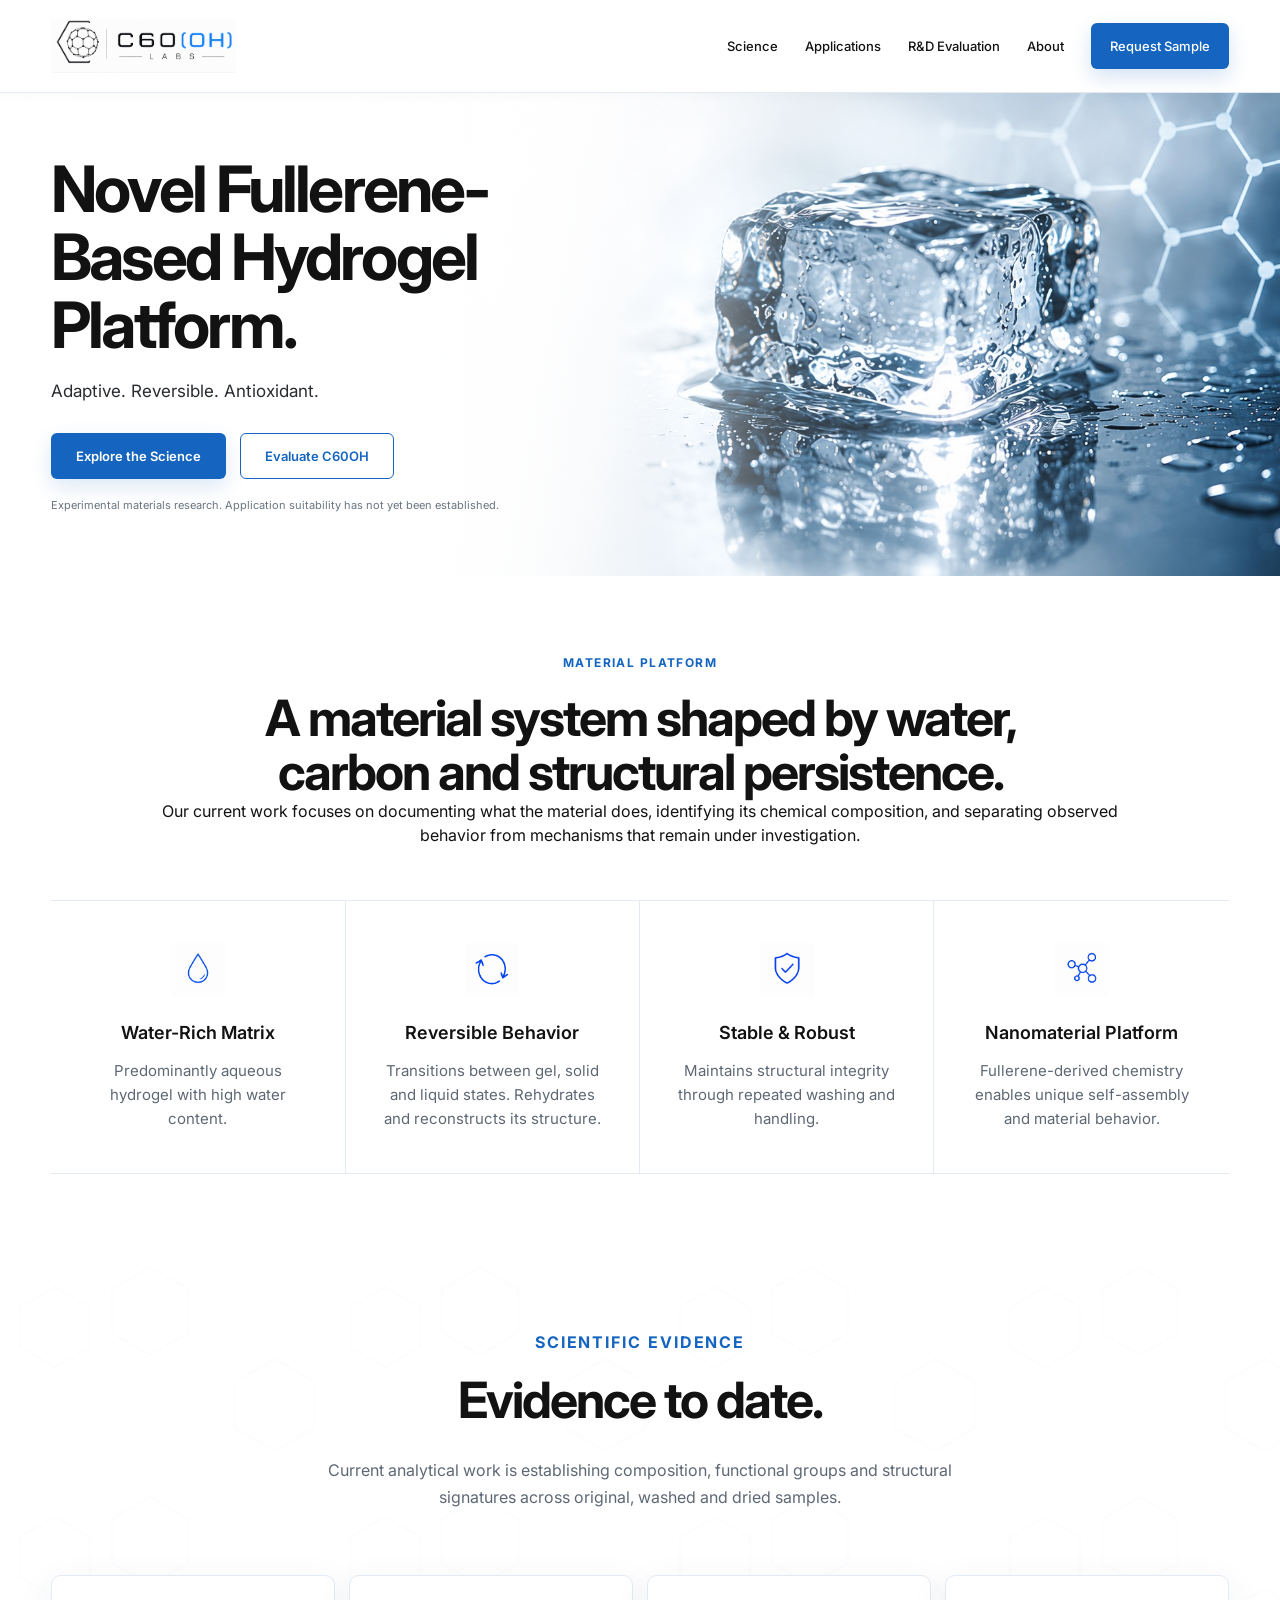
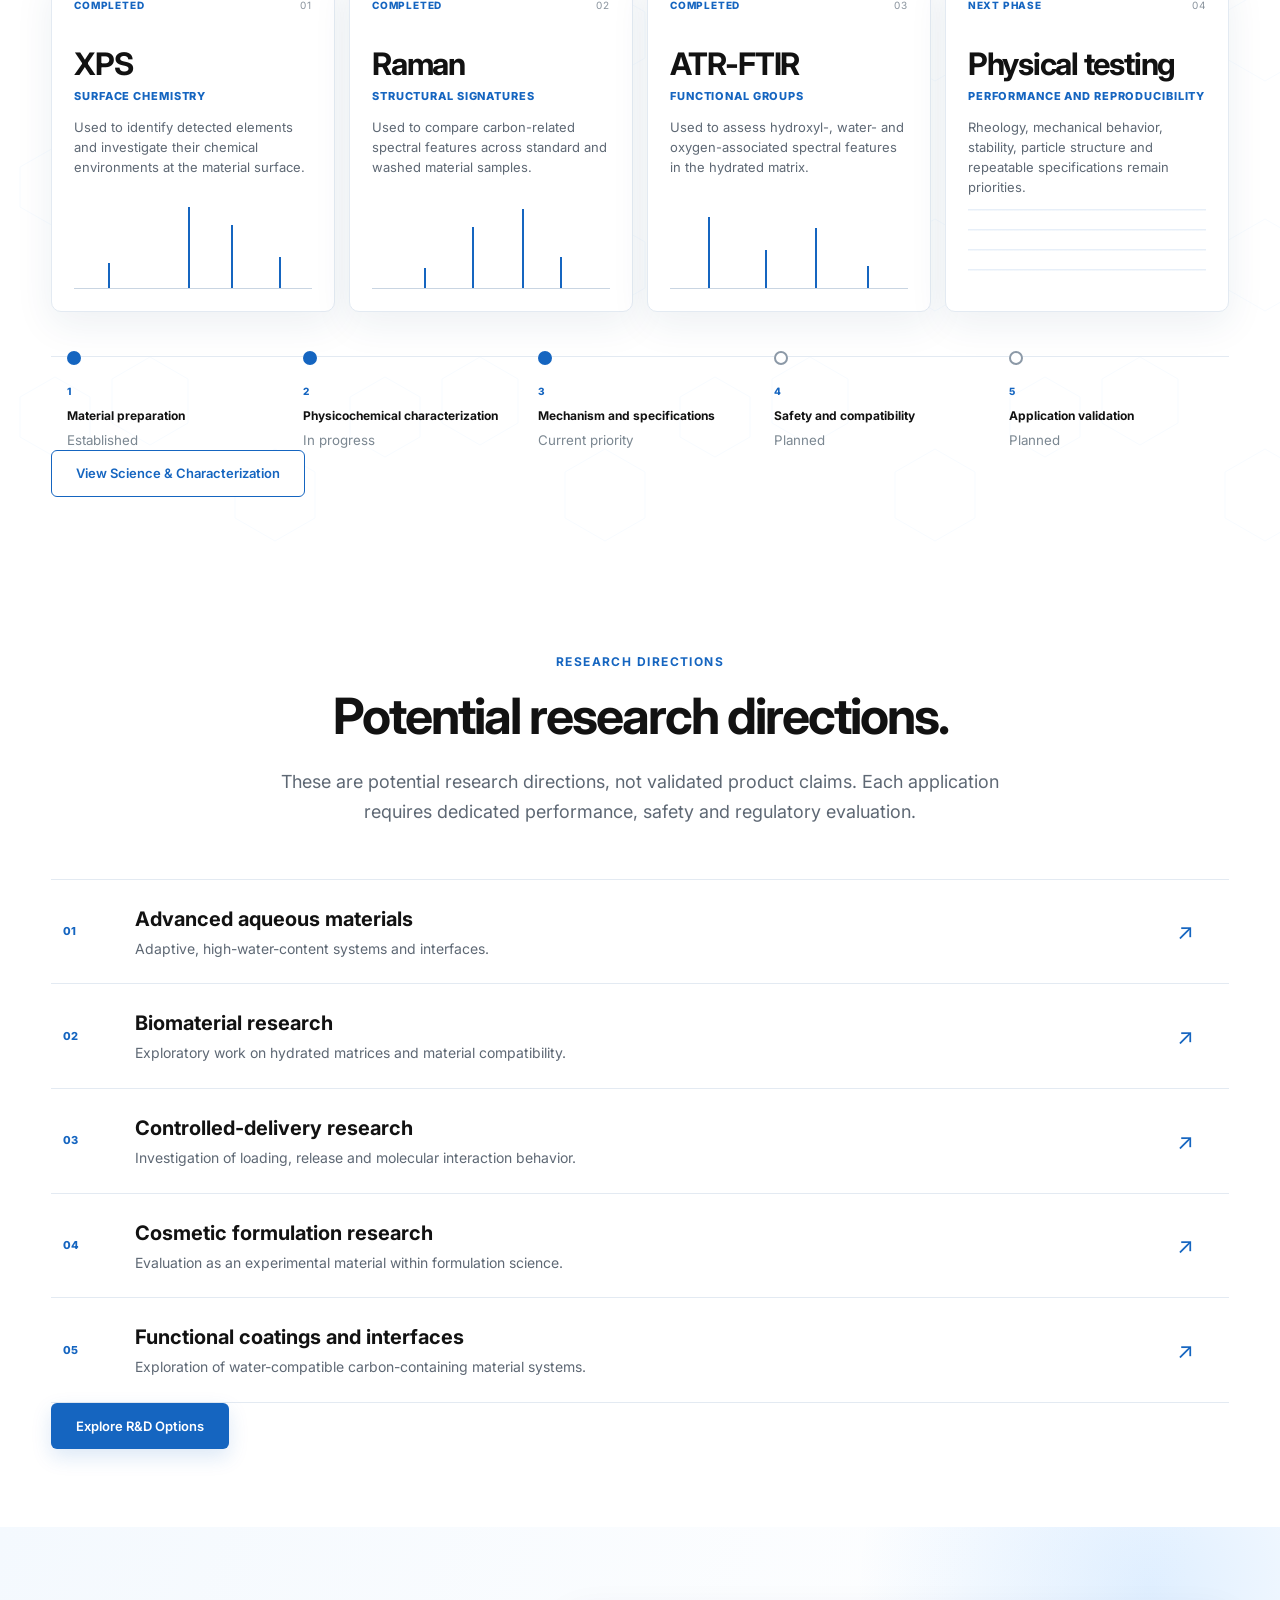
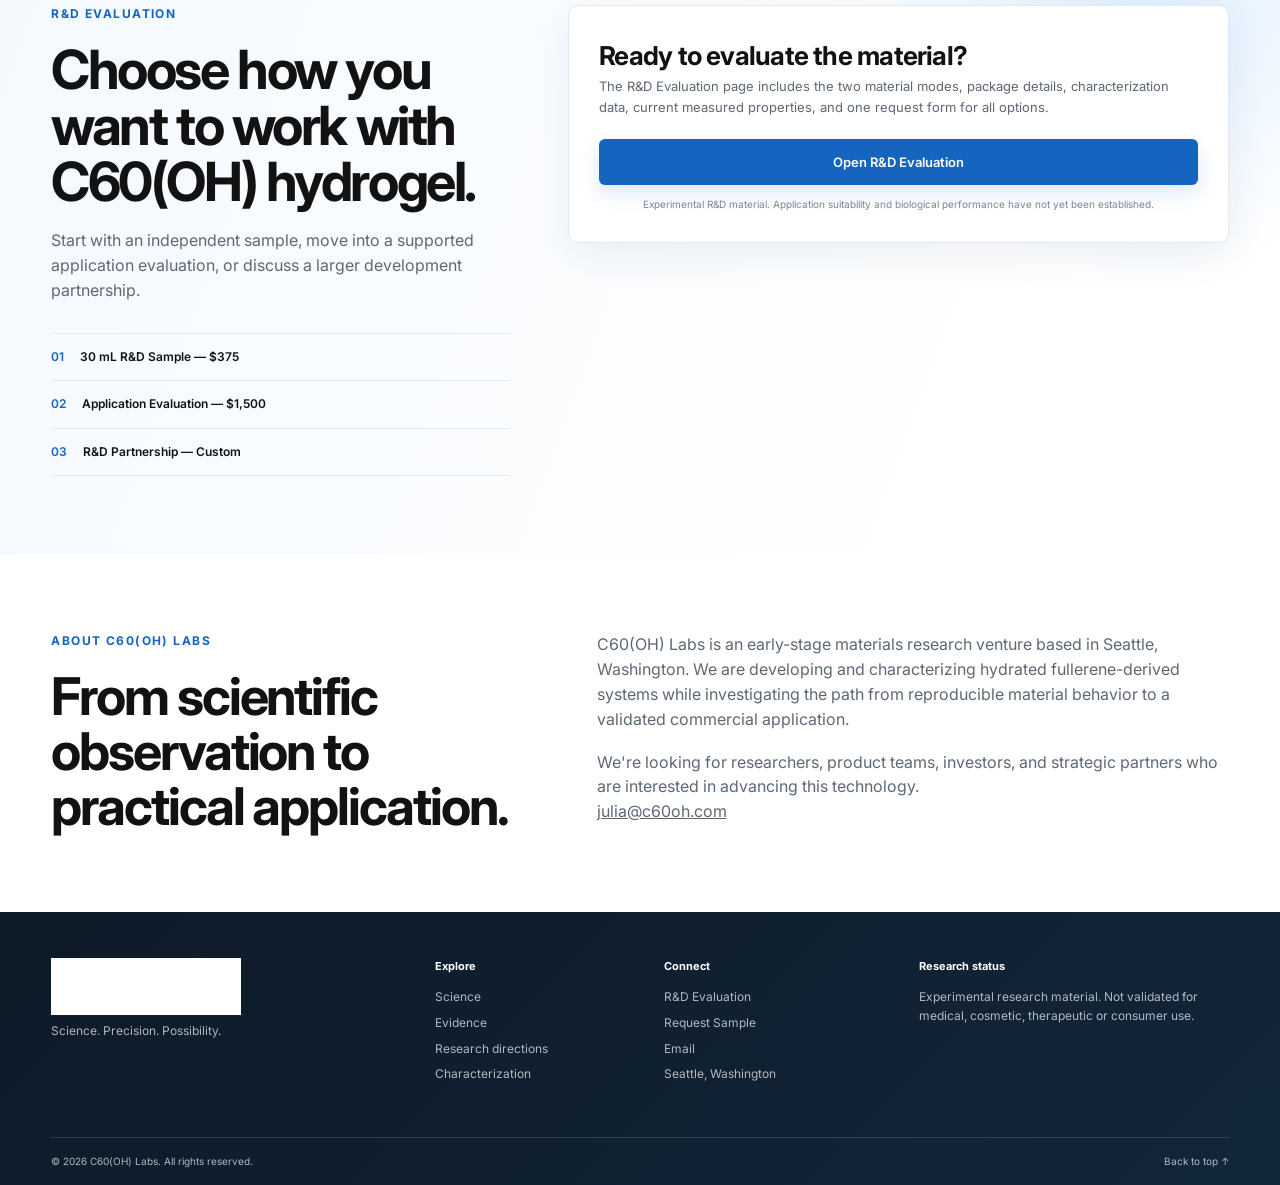
==== index.html @ 20ec531c "Update index.html" ====
<!DOCTYPE html>
<html lang="en">
<head>
  <meta charset="UTF-8">
  <meta name="viewport" content="width=device-width, initial-scale=1">
  <title>C60(OH) Labs | Adaptive Water-Rich Materials</title>
  <meta name="description" content="C60(OH) Labs is investigating fullerene-derived hydrogel systems with unusual hydration, washing, drying and reconstitution behavior.">
  <meta property="og:title" content="C60(OH) Labs">
  <meta property="og:description" content="A new class of adaptive water-rich materials.">
  <meta property="og:type" content="website">
  <meta property="og:url" content="https://c60oh.com/">
  <meta name="theme-color" content="#ffffff">
  <link rel="icon" href="assets/favicon.png">
  <link rel="apple-touch-icon" href="assets/apple-touch-icon.png">
  <link rel="preconnect" href="https://fonts.googleapis.com">
  <link rel="preconnect" href="https://fonts.gstatic.com" crossorigin>
  <link href="https://fonts.googleapis.com/css2?family=Inter:wght@300;400;500;600;700;800&display=swap" rel="stylesheet">
  <link rel="stylesheet" href="style.css">
  <script defer src="script.js"></script>
</head>
<body>
  <header class="site-header">
    <div class="container nav">
      <a class="brand" href="#top" aria-label="C60OH Labs home">
        <img src="assets/logo-horizontal.png" alt="C60(OH) Labs">
      </a>

      <button class="menu-toggle" aria-expanded="false" aria-controls="main-nav">
        <span></span><span></span><span></span>
        <span class="sr-only">Open navigation</span>
      </button>

      <nav id="main-nav" class="main-nav" aria-label="Main navigation">
        <a href="evaluation.html#characterization">Science</a>
        <a href="#directions">Applications</a>
        <a href="evaluation.html#offers">R&amp;D Evaluation</a>
        <a href="#about">About</a>
        <a class="nav-cta" href="evaluation.html#request">Request Sample</a>
      </nav>
    </div>
  </header>

  <main id="top">
    <section class="hero">
      <div class="hero-image" aria-hidden="true"></div>
      <div class="hero-overlay" aria-hidden="true"></div>
      <div class="hero-pattern" aria-hidden="true"></div>

      <div class="container hero-content">
        <div class="hero-copy">
          <h1>Novel Fullerene-Based <span>Hydrogel Platform.</span></h1>
          <p class="hero-lead">Adaptive. Reversible. Antioxidant.</p>
          <div class="hero-actions">
            <a class="button primary" href="evaluation.html#characterization">Explore the Science</a>
            <a class="button secondary" href="evaluation.html">Evaluate C60OH</a>
          </div>
          <p class="hero-note">Experimental materials research. Application suitability has not yet been established.</p>
        </div>
      </div>
    </section>

    <section id="science" class="section intro-section">
      <div class="container">
        <div class="section-heading split">
          <div>
            <p class="eyebrow">MATERIAL PLATFORM</p>
            <h2>A material system shaped by water, carbon and structural persistence.</h2>
            <p>
              Our current work focuses on documenting what the material does,
              identifying its chemical composition,
              and separating observed behavior from mechanisms that remain under investigation.
            </p>
          </div>
        </div>

        <div class="property-grid">
          <div class="property-card">
            <img src="/assets/icon-water.png" class="feature-icon" alt="Water-Rich Matrix">
            <h3>Water-Rich Matrix</h3>
            <p>Predominantly aqueous hydrogel with high water content.</p>
          </div>

          <div class="property-card">
            <img src="/assets/icon-reversible.png" class="feature-icon" alt="Reversible Behavior">
            <h3>Reversible Behavior</h3>
            <p>Transitions between gel, solid and liquid states. Rehydrates and reconstructs its structure.</p>
          </div>

          <div class="property-card">
            <img src="/assets/icon-shield.png" class="feature-icon" alt="Stable and Robust">
            <h3>Stable & Robust</h3>
            <p>Maintains structural integrity through repeated washing and handling.</p>
          </div>

          <div class="property-card">
            <img src="/assets/icon-molecule.png" class="feature-icon" alt="Nanomaterial Platform">
            <h3>Nanomaterial Platform</h3>
            <p>Fullerene-derived chemistry enables unique self-assembly and material behavior.</p>
          </div>
        </div>
      </div>
    </section>

    <section id="evidence" class="section evidence-section">
      <div class="container">
        <div class="section-heading centered">
          <p class="eyebrow">Scientific evidence</p>
          <h2>Evidence to date.</h2>
          <p>Current analytical work is establishing composition, functional groups and structural signatures across original, washed and dried samples.</p>
        </div>

        <div class="evidence-grid">
          <article class="evidence-card complete">
            <div class="status-row"><span class="status">Completed</span><span>01</span></div>
            <h3>XPS</h3>
            <p class="evidence-subtitle">Surface chemistry</p>
            <p>Used to identify detected elements and investigate their chemical environments at the material surface.</p>
            <div class="spectrum spectrum-xps" aria-hidden="true"><span></span><span></span><span></span><span></span></div>
          </article>

          <article class="evidence-card complete">
            <div class="status-row"><span class="status">Completed</span><span>02</span></div>
            <h3>Raman</h3>
            <p class="evidence-subtitle">Structural signatures</p>
            <p>Used to compare carbon-related spectral features across standard and washed material samples.</p>
            <div class="spectrum spectrum-raman" aria-hidden="true"><span></span><span></span><span></span><span></span></div>
          </article>

          <article class="evidence-card complete">
            <div class="status-row"><span class="status">Completed</span><span>03</span></div>
            <h3>ATR-FTIR</h3>
            <p class="evidence-subtitle">Functional groups</p>
            <p>Used to assess hydroxyl-, water- and oxygen-associated spectral features in the hydrated matrix.</p>
            <div class="spectrum spectrum-ftir" aria-hidden="true"><span></span><span></span><span></span><span></span></div>
          </article>

          <article class="evidence-card planned">
            <div class="status-row"><span class="status">Next phase</span><span>04</span></div>
            <h3>Physical testing</h3>
            <p class="evidence-subtitle">Performance and reproducibility</p>
            <p>Rheology, mechanical behavior, stability, particle structure and repeatable specifications remain priorities.</p>
            <div class="planned-lines" aria-hidden="true"></div>
          </article>
        </div>

        <div class="validation-track">
          <div class="track-step done"><span>1</span><strong>Material preparation</strong><small>Established</small></div>
          <div class="track-step done"><span>2</span><strong>Physicochemical characterization</strong><small>In progress</small></div>
          <div class="track-step active"><span>3</span><strong>Mechanism and specifications</strong><small>Current priority</small></div>
          <div class="track-step"><span>4</span><strong>Safety and compatibility</strong><small>Planned</small></div>
          <div class="track-step"><span>5</span><strong>Application validation</strong><small>Planned</small></div>
        </div>

        <div class="homepage-section-cta">
          <a class="button secondary" href="evaluation.html#characterization">View Science &amp; Characterization</a>
        </div>
      </div>
    </section>

    <section id="directions" class="section directions-section">
      <div class="container">
        <div class="section-heading split">
          <div>
            <p class="eyebrow">Research directions</p>
            <h2>Potential research directions.</h2>
          </div>
          <p>These are potential research directions, not validated product claims. Each application requires dedicated performance, safety and regulatory evaluation.</p>
        </div>

        <div class="direction-list">
          <article><span>01</span><div><h3>Advanced aqueous materials</h3><p>Adaptive, high-water-content systems and interfaces.</p></div><i>↗</i></article>
          <article><span>02</span><div><h3>Biomaterial research</h3><p>Exploratory work on hydrated matrices and material compatibility.</p></div><i>↗</i></article>
          <article><span>03</span><div><h3>Controlled-delivery research</h3><p>Investigation of loading, release and molecular interaction behavior.</p></div><i>↗</i></article>
          <article><span>04</span><div><h3>Cosmetic formulation research</h3><p>Evaluation as an experimental material within formulation science.</p></div><i>↗</i></article>
          <article><span>05</span><div><h3>Functional coatings and interfaces</h3><p>Exploration of water-compatible carbon-containing material systems.</p></div><i>↗</i></article>
        </div>

        <div class="homepage-section-cta">
          <a class="button primary" href="evaluation.html#offers">Explore R&amp;D Options</a>
        </div>
      </div>
    </section>

    <section id="access" class="section access-section">
      <div class="container access-grid">
        <div class="access-copy">
          <p class="eyebrow light">R&amp;D Evaluation</p>
          <h2>Choose how you want to work with C60(OH) hydrogel.</h2>
          <p>
            Start with an independent sample, move into a supported application evaluation,
            or discuss a larger development partnership.
          </p>
          <ul>
            <li><span>01</span> 30 mL R&amp;D Sample — $375</li>
            <li><span>02</span> Application Evaluation — $1,500</li>
            <li><span>03</span> R&amp;D Partnership — Custom</li>
          </ul>
        </div>

        <div class="access-form homepage-evaluation-card">
          <div class="form-heading">
            <h3>Ready to evaluate the material?</h3>
            <p>
              The R&amp;D Evaluation page includes the two material modes, package details,
              characterization data, current measured properties, and one request form for all options.
            </p>
          </div>

          <a class="button primary form-button" href="evaluation.html">Open R&amp;D Evaluation</a>

          <p class="form-note">
            Experimental R&amp;D material. Application suitability and biological performance
            have not yet been established.
          </p>
        </div>
      </div>
    </section>

    <section id="about" class="section about-section">
      <div class="container about-grid">
        <div>
          <p class="eyebrow">About C60(OH) Labs</p>
          <h2>From scientific observation to practical application.</h2>
        </div>
        <div class="about-copy">
          <p>C60(OH) Labs is an early-stage materials research venture based in Seattle, Washington. We are developing and characterizing hydrated fullerene-derived systems while investigating the path from reproducible material behavior to a validated commercial application.</p>
          <p>We're looking for researchers, product teams, investors, and strategic partners who are interested in advancing this technology.</p>
          <a href="mailto:julia@c60oh.com" class="email-link">julia@c60oh.com</a>
        </div>
      </div>
    </section>
  </main>

  <footer class="footer">
    <div class="container footer-main">
      <div class="footer-brand">
        <img src="/assets/logo-horizontal.png" alt="C60(OH) Labs">
        <p>Science. Precision. Possibility.</p>
      </div>
      <div>
        <h4>Explore</h4>
        <a href="#science">Science</a>
        <a href="#evidence">Evidence</a>
        <a href="#directions">Research directions</a>
        <a href="evaluation.html#characterization">Characterization</a>
      </div>
      <div>
        <h4>Connect</h4>
        <a href="evaluation.html">R&amp;D Evaluation</a>
        <a href="evaluation.html#request">Request Sample</a>
        <a href="mailto:julia@c60oh.com">Email</a>
        <p>Seattle, Washington</p>
      </div>
      <div class="footer-disclaimer">
        <h4>Research status</h4>
        <p>Experimental research material. Not validated for medical, cosmetic, therapeutic or consumer use.</p>
      </div>
    </div>
    <div class="container footer-bottom">
      <p>© 2026 C60(OH) Labs. All rights reserved.</p>
      <a href="#top">Back to top ↑</a>
    </div>
  </footer>
</body>
</html>
---- style.css ----
:root{
  --carbon:#121212;
  --graphite:#282B2F;
  --blue:#1565C0;
  --blue-bright:#208CFF;
  --water:#8BD4FF;
  --white:#FFFFFF;
  --soft:#F7FAFD;
  --soft-blue:#EEF6FF;
  --line:#E3EAF2;
  --muted:#5E6874;
  --shadow:0 12px 38px rgba(31,64,104,.08);
  --radius:14px;
}


*{box-sizing:border-box;margin:0;padding:0}
html{scroll-behavior:smooth}
body{
  font-family:Inter,system-ui,-apple-system,BlinkMacSystemFont,"Segoe UI",sans-serif;
  color:var(--carbon);
  background:var(--white);
  line-height:1.55;
  -webkit-font-smoothing:antialiased;
}
img{display:block;max-width:100%}
a{color:inherit}
button,input,select,textarea{font:inherit}
.container{width:min(1180px,92vw);margin-inline:auto}
.section{padding:78px 0}
.sr-only{
  position:absolute;width:1px;height:1px;padding:0;margin:-1px;
  overflow:hidden;clip:rect(0,0,0,0);white-space:nowrap;border:0
}

/* HEADER */
.site-header{
  position:sticky;top:0;z-index:50;
  background:rgba(255,255,255,.97);
  border-bottom:1px solid var(--line);
  backdrop-filter:blur(14px);
  box-shadow:0 2px 12px rgba(31,64,104,.03)
}
.nav{
  min-height:92px;
  display:flex;
  align-items:center;
  justify-content:space-between;
  gap:34px
}
.brand{width:185px;flex:0 0 auto}
.brand img{width:100%}
.main-nav{display:flex;align-items:center;gap:27px}
.main-nav a{
  position:relative;
  text-decoration:none;
  font-size:13px;
  font-weight:500;
  letter-spacing:0;
  text-transform:none;
  transition:.2s ease
}
.main-nav a:not(.nav-cta)::after{
  content:"";
  position:absolute;
  left:0;right:0;bottom:-17px;
  height:2px;
  background:var(--blue);
  transform:scaleX(0);
  transform-origin:center;
  transition:.2s ease
}
.main-nav a:hover{color:var(--blue)}
.main-nav a:hover::after,
.main-nav a.active::after{transform:scaleX(1)}
.main-nav .nav-cta{
  background:var(--blue);
  color:#fff;
  padding:13px 19px;
  border-radius:6px;
  box-shadow:0 8px 20px rgba(21,101,192,.18)
}
.main-nav .nav-cta:hover{
  background:#0E57AA;
  transform:translateY(-1px)
}
.menu-toggle{
  display:none;background:none;border:0;width:42px;height:42px;padding:8px
}
.menu-toggle span:not(.sr-only){
  display:block;height:2px;background:var(--carbon);margin:6px 0
}

/* HERO */
.hero{
  position:relative;
  min-height:415px;
  display:flex;
  align-items:center;
  overflow:hidden;
  background:linear-gradient(90deg,#fff 0%,#fff 34%,#F4F9FE 55%,#E8F2FA 100%)
}
.hero-image{
  position:absolute;inset:0;
  background-image:url("/assets/ice-hero.jpg");
  background-size:cover;
  background-position:center;
  transform:scale(1.002);
  transition:transform .6s ease
}
.hero:hover .hero-image{transform:scale(1.012)}
.hero-overlay{
  position:absolute;inset:0;
  background:
    linear-gradient(90deg,
      rgba(255,255,255,.99) 0%,
      rgba(255,255,255,.98) 26%,
      rgba(255,255,255,.86) 42%,
      rgba(255,255,255,.18) 63%,
      rgba(255,255,255,0) 100%)
}
.hero-pattern{display:none}
.hero-content{position:relative;z-index:2;padding:62px 0}
.hero-copy{max-width:505px}
.eyebrow{
  color:var(--blue);
  font-size:12px;
  font-weight:700;
  letter-spacing:.12em;
  text-transform:uppercase;
  margin-bottom:18px
}
.hero h1{
  font-size:clamp(42px,5.2vw,64px);
  line-height:1.06;
  letter-spacing:-.045em;
  max-width:580px
}
.hero h1 span{color:inherit}
.hero-lead{
  margin-top:20px;
  max-width:485px;
  color:var(--graphite);
  font-size:17px;
  line-height:1.55
}
.hero-lead strong,
.hero-lead em{
  color:var(--blue);
  font-style:normal;
  font-weight:600
}
.hero-actions{
  display:flex;
  gap:14px;
  margin-top:28px;
  flex-wrap:wrap
}
.button{
  min-height:46px;
  padding:12px 24px;
  display:inline-flex;
  align-items:center;
  justify-content:center;
  text-decoration:none;
  border:1px solid transparent;
  border-radius:6px;
  font-size:13px;
  font-weight:600;
  letter-spacing:0;
  text-transform:none;
  cursor:pointer;
  transition:.2s ease
}
.button.primary{
  background:var(--blue);
  color:#fff;
  box-shadow:0 8px 20px rgba(21,101,192,.15)
}
.button.primary:hover{
  background:#0E57AA;
  transform:translateY(-1px)
}
.button.secondary{
  background:#fff;
  border-color:var(--blue);
  color:var(--blue)
}
.button.secondary:hover{
  background:var(--soft-blue);
  transform:translateY(-1px)
}
.hero-note{
  font-size:11px;color:#697580;margin-top:18px;max-width:500px
}

/* SECTION HEADINGS */

.section-heading.split{
  display:block;
  max-width:960px;
  margin:0 auto 52px;
  text-align:center;
}

.section-heading.split h2{
  max-width:900px;
  margin:0 auto;
}

.section-heading.split > p{
  max-width:720px;
  margin:24px auto 0;
  font-size:18px;
  line-height:1.65;
}

.section-heading h2{
  font-size:clamp(34px,4vw,50px);
  line-height:1.08;
  letter-spacing:-.04em
}
.section-heading>p{
  font-size:16px;color:var(--muted);max-width:540px
}
.section-heading.centered{
    display:flex;
    flex-direction:column;
    align-items:center;
    text-align:center;
    max-width:900px;
    margin:0 auto 64px;
}

.section-heading.centered .eyebrow{
    margin-bottom:18px;
}

.section-heading.centered h2{
    margin-bottom:20px;
    max-width:700px;
}

.section-heading.centered p:last-child{
    max-width:680px;
    margin:0 auto;
    font-size:17px;
    line-height:1.7;
    color:var(--muted);
}
.section-heading.centered p:last-child{
  font-size:16px;color:var(--muted);margin-top:10px
}

/* ==========================================
   PROPERTY STRIP
========================================== */

.property-grid{
    display:grid;
    grid-template-columns:repeat(4,1fr);
    border-top:1px solid var(--line);
    border-bottom:1px solid var(--line);
    background:#fff;
}

.property-card{
    padding:42px 30px;
    border-right:1px solid var(--line);
    text-align:center;
    transition:.25s ease;
}

.property-card:last-child{
    border-right:none;
}

.property-card:hover{
    background:#f9fcff;
    transform:translateY(-4px);
}

.feature-icon{
    width:54px;
    height:54px;
    display:block;
    margin:0 auto 22px;
    object-fit:contain;
}

.property-card h3{
    font-size:18px;
    font-weight:600;
    margin-bottom:12px;
    color:var(--carbon);
}

.property-card p{
    max-width:230px;
    margin:0 auto;
    color:var(--muted);
    font-size:15px;
    line-height:1.6;
}

@media (max-width:900px){

.property-grid{
    grid-template-columns:repeat(2,1fr);
}

.property-card:nth-child(2){
    border-right:none;
}

.property-card:nth-child(-n+2){
    border-bottom:1px solid var(--line);
}

}

@media (max-width:640px){

.property-grid{
    grid-template-columns:1fr;
}

.property-card{
    border-right:none;
    border-bottom:1px solid var(--line);
}

.property-card:last-child{
    border-bottom:none;
}

}

/* EVIDENCE / SCIENCE */
.evidence-section{
  background:#fff;
  color:var(--carbon);
  position:relative;
  overflow:hidden
}
.evidence-section:before{
  content:"";
  position:absolute;inset:0;
  opacity:.035;
  background-image:url("data:image/svg+xml,%3Csvg xmlns='http://www.w3.org/2000/svg' width='330' height='230'%3E%3Cg fill='none' stroke='%23208CFF' stroke-width='1'%3E%3Cpath d='M20 55l35-20 35 20v40l-35 20-35-20zM150 15l38 22v44l-38 22-38-22V37zM235 130l40-23 40 23v46l-40 23-40-23z'/%3E%3C/g%3E%3C/svg%3E")
}
.evidence-section .container{position:relative}
.evidence-section .eyebrow{color:var(--blue)}


.evidence-section .section-heading.centered p:last-child{color:var(--muted)}
.evidence-grid{
  display:grid;
  grid-template-columns:repeat(4,1fr);
  gap:14px
}
.evidence-card{
  min-height:320px;
  padding:22px;
  background:#fff;
  border:1px solid var(--line);
  border-radius:10px;
  box-shadow:var(--shadow);
  display:flex;
  flex-direction:column;
  transition:.2s ease
}
.evidence-card:hover{transform:translateY(-4px)}
.status-row{
  display:flex;
  justify-content:space-between;
  font-size:10px;
  color:#89939D;
  text-transform:uppercase;
  letter-spacing:.08em
}
.status{color:var(--blue);font-weight:800}
.evidence-card h3{
  font-size:31px;
  letter-spacing:-.04em;
  margin-top:26px
}
.evidence-subtitle{
  font-size:11px;
  text-transform:uppercase;
  letter-spacing:.08em;
  font-weight:800;
  color:var(--blue);
  margin-bottom:12px
}
.evidence-card>p:not(.evidence-subtitle){
  font-size:13px;
  color:var(--muted)
}
.spectrum{
  height:92px;
  margin-top:auto;
  position:relative;
  border-bottom:1px solid #C9D5E2
}
.spectrum span{
  position:absolute;bottom:0;width:2px;background:var(--blue)
}
.spectrum-xps span:nth-child(1){left:14%;height:28%}
.spectrum-xps span:nth-child(2){left:48%;height:89%}
.spectrum-xps span:nth-child(3){left:66%;height:70%}
.spectrum-xps span:nth-child(4){left:86%;height:35%}
.spectrum-raman span:nth-child(1){left:22%;height:22%}
.spectrum-raman span:nth-child(2){left:42%;height:68%}
.spectrum-raman span:nth-child(3){left:63%;height:87%}
.spectrum-raman span:nth-child(4){left:79%;height:34%}
.spectrum-ftir span:nth-child(1){left:16%;height:78%}
.spectrum-ftir span:nth-child(2){left:40%;height:42%}
.spectrum-ftir span:nth-child(3){left:61%;height:66%}
.spectrum-ftir span:nth-child(4){left:83%;height:25%}
.planned-lines{
  height:92px;
  margin-top:auto;
  background:repeating-linear-gradient(
    0deg,transparent,transparent 18px,
    rgba(21,101,192,.10) 19px,
    rgba(21,101,192,.10) 20px
  )
}
.validation-track{
  display:grid;
  grid-template-columns:repeat(5,1fr);
  margin-top:44px;
  border-top:1px solid var(--line)
}
.track-step{padding:20px 16px 0;position:relative}
.track-step:before{
  content:"";
  position:absolute;
  width:10px;height:10px;border-radius:50%;
  background:#fff;border:2px solid #8C99A7;
  top:-6px;left:16px
}
.track-step.done:before,.track-step.active:before{
  background:var(--blue);
  border-color:var(--blue)
}
.track-step span{font-size:10px;color:var(--blue);font-weight:800}
.track-step strong{display:block;font-size:12px;margin-top:5px}
.track-step small{display:block;color:#7B8791;margin-top:4px}

/* DIRECTIONS */
.direction-list{border-top:1px solid var(--line)}
.direction-list article{
  display:grid;
  grid-template-columns:72px 1fr 40px;
  align-items:center;
  padding:24px 12px;
  border-bottom:1px solid var(--line);
  transition:.2s ease
}
.direction-list article:hover{
  padding-left:20px;
  background:var(--soft)
}
.direction-list article>span{
  font-size:11px;color:var(--blue);font-weight:800
}
.direction-list h3{font-size:20px;margin-bottom:3px}
.direction-list p{font-size:14px;color:var(--muted)}
.direction-list i{font-style:normal;color:var(--blue);font-size:22px}

/* EARLY ACCESS */
.access-section{
  background:linear-gradient(110deg,#F4F9FE 0%,#FFFFFF 80%);
  color:var(--carbon);
  position:relative;
  overflow:hidden
}
.access-section:before{
  content:"";
  position:absolute;
  right:-180px;top:-250px;
  width:620px;height:620px;
  border-radius:50%;
  background:radial-gradient(circle,rgba(32,140,255,.14),transparent 67%)
}
.access-grid{
  position:relative;
  display:grid;
  grid-template-columns:.82fr 1.18fr;
  gap:58px;
  align-items:start
}
.access-copy h2{
  font-size:clamp(36px,4.5vw,54px);
  line-height:1.04;
  letter-spacing:-.045em
}
.access-copy>p:not(.eyebrow){
  font-size:16px;
  color:var(--muted);
  margin-top:18px
}
.access-copy ul{
  list-style:none;
  margin-top:30px;
  border-top:1px solid var(--line)
}
.access-copy li{
  padding:14px 0;
  border-bottom:1px solid var(--line);
  font-size:12px;
  font-weight:600;
  letter-spacing:0;
  text-transform:none
}
.access-copy li span{color:var(--blue);margin-right:13px}
.access-form{
  background:#fff;
  border:1px solid var(--line);
  border-radius:10px;
  box-shadow:var(--shadow);
  padding:30px
}
.form-heading{margin-bottom:22px}
.form-heading h3{font-size:26px;letter-spacing:-.03em}
.form-heading p{font-size:13px;color:var(--muted)}
.form-row{display:grid;grid-template-columns:1fr 1fr;gap:15px}
.access-form label{
  display:block;
  font-size:11px;
  text-transform:none;
  letter-spacing:0;
  font-weight:600;
  margin-bottom:14px
}
.access-form input,.access-form select,.access-form textarea{
  display:block;
  width:100%;
  margin-top:7px;
  padding:12px 13px;
  border:1px solid #CCD6E1;
  border-radius:6px;
  background:#fff;
  color:var(--carbon);
  text-transform:none;
  letter-spacing:0;
  font-weight:400;
  outline:none
}
.access-form input:focus,
.access-form select:focus,
.access-form textarea:focus{
  border-color:var(--blue);
  box-shadow:0 0 0 3px rgba(32,140,255,.10)
}
.access-form textarea{resize:vertical}
.form-button{width:100%;border:0}
.form-note{font-size:10px;color:#7B8791;text-align:center;margin-top:12px}

/* ABOUT */
.about-grid{
  display:grid;
  grid-template-columns:.85fr 1.15fr;
  gap:78px
}
.about-grid h2{
  font-size:clamp(36px,4.3vw,52px);
  line-height:1.06;
  letter-spacing:-.04em
}
.about-copy{font-size:16px;color:var(--muted)}
.about-copy p+p{margin-top:18px}
.text-link{
  display:inline-flex;
  gap:12px;
  text-decoration:none;
  color:var(--blue);
  font-weight:700;
  margin-top:24px;
  border-bottom:1px solid var(--blue);
  padding-bottom:3px
}

/* FOOTER */
.footer{
  background:linear-gradient(135deg,#0D1A28 0%,#12263A 100%);
  color:#fff
}
.footer-main{
  padding:46px 0;
  display:grid;
  grid-template-columns:1.3fr .7fr .8fr 1.2fr;
  gap:48px
}
.footer-brand img{
  width:190px;
  filter:brightness(0) invert(1)
}
.footer-brand p{
  font-size:12px;
  text-transform:none;
  letter-spacing:0;
  margin-top:16px;
  color:rgba(255,255,255,.66)
}
.footer h4{
  font-size:11px;
  text-transform:none;
  letter-spacing:0;
  margin-bottom:13px
}
.footer a,.footer p{
  font-size:12px;
  color:rgba(255,255,255,.68);
  text-decoration:none;
  display:block;
  margin:7px 0
}
.footer a:hover{color:var(--water)}
.footer-bottom{
  padding:16px 0;
  border-top:1px solid rgba(255,255,255,.13);
  display:flex;
  justify-content:space-between
}
.footer-bottom p,.footer-bottom a{font-size:10px;margin:0}

/* RESPONSIVE */
@media(max-width:1020px){
  .main-nav{gap:18px}
  .main-nav a:not(.nav-cta){display:none}
  .section-heading.split,.access-grid,.about-grid{grid-template-columns:1fr}
  .property-grid,.evidence-grid{grid-template-columns:repeat(2,1fr)}
  .property-card:nth-child(2){border-right:0}
  .property-card:nth-child(-n+2){border-bottom:1px solid var(--line)}
  .validation-track{
    grid-template-columns:1fr;
    border-top:0;
    border-left:1px solid var(--line);
    margin-left:8px
  }
  .track-step{padding:0 0 28px 29px}
  .track-step:before{left:-6px;top:3px}
  .access-grid,.about-grid{gap:46px}
  .footer-main{grid-template-columns:1.2fr .8fr .8fr}
  .footer-disclaimer{grid-column:1/-1}
}

@media(max-width:700px){
  .section{padding:64px 0}
  .container{width:min(92vw,620px)}
  .nav{min-height:72px}
  .brand{width:168px}
  .menu-toggle{display:block}
  .main-nav{
    display:none;
    position:absolute;
    top:72px;left:0;right:0;
    background:#fff;
    padding:22px 4vw;
    flex-direction:column;
    align-items:stretch;
    border-bottom:1px solid var(--line)
  }
  .main-nav.open{display:flex}
  .main-nav a:not(.nav-cta){display:block}
  .main-nav .nav-cta{text-align:center}
  .hero{
    min-height:690px;
    align-items:flex-end;
    background:#fff
  }
  .hero-image{
    background-position:72% center;
    background-size:auto 55%;
    background-repeat:no-repeat;
    background-color:#F5FAFE
  }
  .hero-overlay{
    background:linear-gradient(
      0deg,
      rgba(255,255,255,.995) 0%,
      rgba(255,255,255,.98) 46%,
      rgba(255,255,255,.25) 74%,
      rgba(255,255,255,0) 100%
    )
  }
  .hero-content{padding:310px 0 52px}
  .hero h1{font-size:44px}
  .hero-lead{font-size:16px}
  .hero-actions{display:grid}
  .button{width:100%}
  .property-grid,.evidence-grid{grid-template-columns:1fr}
  .property-card{
    border-right:0;
    border-bottom:1px solid var(--line)!important
  }
  .section-heading h2{font-size:36px}
  .direction-list article{
    grid-template-columns:48px 1fr 24px;
    padding:20px 0
  }
  .direction-list h3{font-size:18px}
  .access-form{padding:24px 18px}
  .form-row{grid-template-columns:1fr;gap:0}
  .footer-main{grid-template-columns:1fr 1fr;gap:30px}
  .footer-brand,.footer-disclaimer{grid-column:1/-1}
  .footer-bottom{display:block}
  .footer-bottom a{margin-top:8px}
}

/* ==========================================
   MOBILE SPACING FIX
========================================== */

@media (max-width:700px){

  /* Overall page rhythm */
  .section{
    padding:48px 0;
  }

  .container{
    width:calc(100% - 32px);
    max-width:620px;
  }

  /* Header */
  .nav{
    min-height:72px;
  }

  .brand{
    width:158px;
  }

  /* HERO */
  .hero{
    min-height:auto;
    display:block;
  }

  .hero-image{
    background-position:72% top;
    background-size:auto 300px;
  }

  .hero-content{
    padding:330px 0 36px;
  }

  .hero-copy{
    max-width:none;
  }

  .hero h1{
    font-size:38px;
    line-height:1.05;
  }

  .hero-lead{
    margin-top:14px;
  }

  .hero-actions{
    margin-top:22px;
  }

  .hero-note{
    margin-top:16px;
    font-size:12px;
    line-height:1.5;
  }

  /* SCIENCE INTRO */
  .intro-section{
    padding-top:50px;
    padding-bottom:36px;
  }

  .section-heading.split{
    margin-bottom:34px;
  }

  .section-heading.split .eyebrow{
    margin-bottom:14px;
  }

  .section-heading.split h2{
    font-size:36px;
    line-height:1.05;
    max-width:100%;
  }

  .section-heading.split > p{
    margin-top:18px;
    font-size:17px;
    line-height:1.6;
  }

  /* Property cards */
  .property-card{
    padding:34px 22px;
  }

  .feature-icon{
    width:48px;
    height:48px;
    margin-bottom:18px;
  }

  .property-card h3{
    margin-bottom:9px;
  }

  /* EVIDENCE */
  .evidence-section{
    padding-top:54px;
  }

  .section-heading.centered{
    margin-bottom:30px;
  }

  .section-heading.centered .eyebrow{
    margin-bottom:12px;
  }

  .section-heading.centered h2{
    font-size:38px;
  }

  .section-heading.centered p:last-child{
    margin-top:14px;
    font-size:16px;
    line-height:1.55;
  }

  .evidence-grid{
    gap:16px;
  }

  .evidence-card{
    min-height:310px;
    padding:22px;
  }
}

/* FORM SUBMISSION STATUS */

.form-status{
  min-height:24px;
  margin-top:16px;
  font-size:14px;
  line-height:1.5;
}

.form-status.success{
  color:#167447;
}

.form-status.error{
  color:#b42318;
}

.access-form button:disabled{
  cursor:not-allowed;
  opacity:.65;
}

.form-honeypot{
  position:absolute;
  left:-9999px;
  width:1px;
  height:1px;
  overflow:hidden;
}
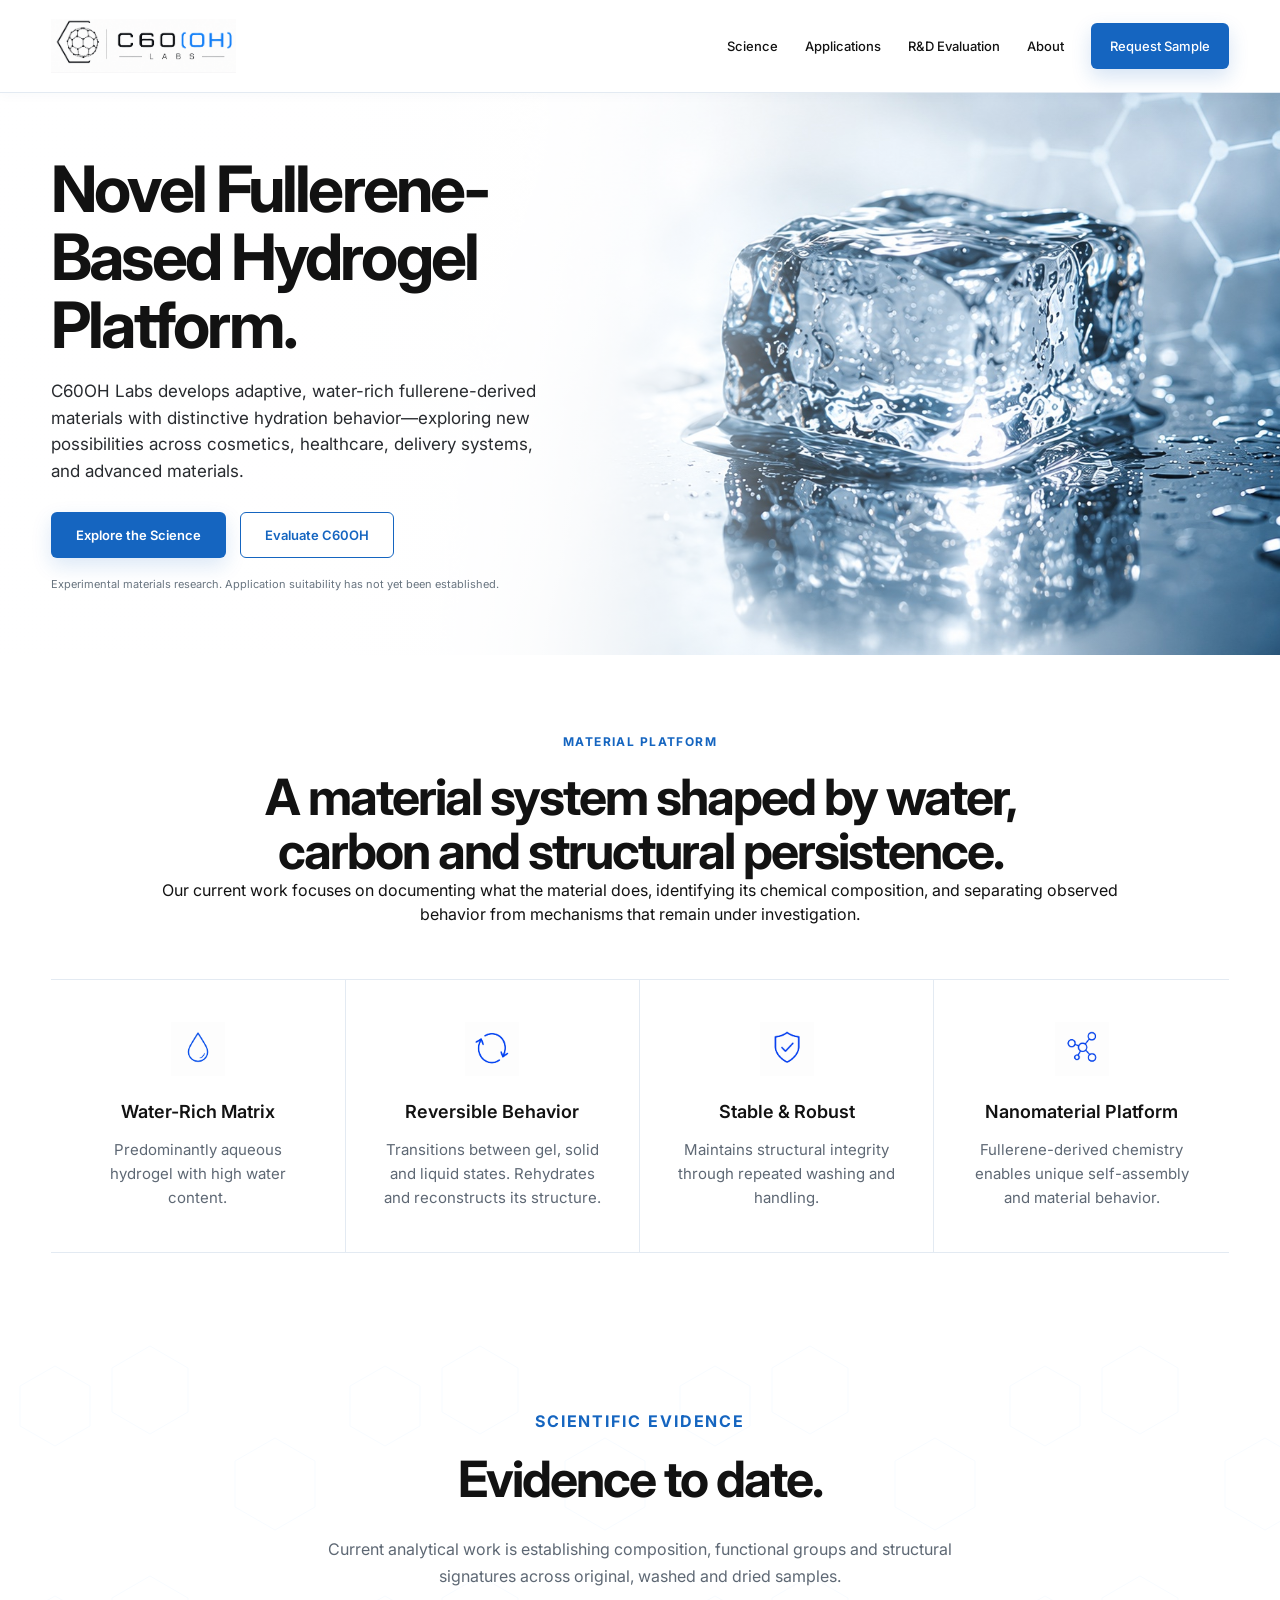
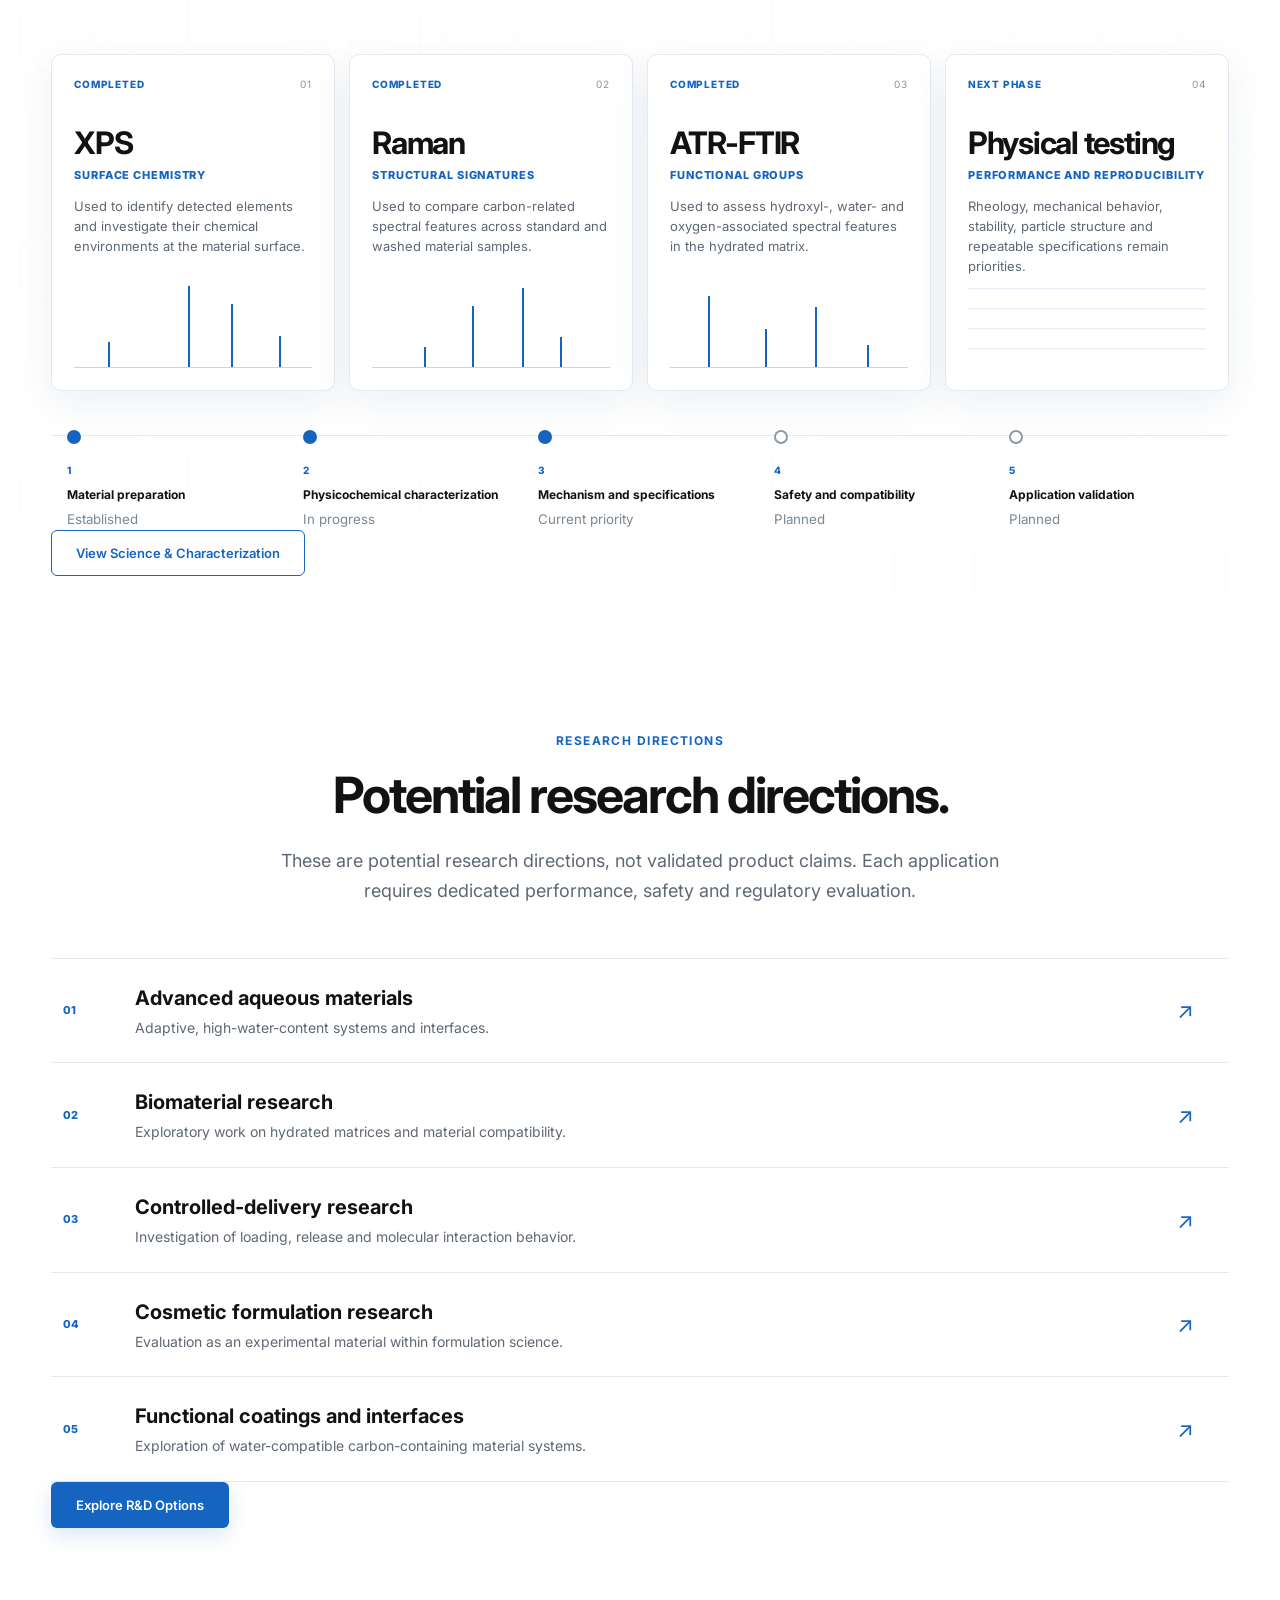
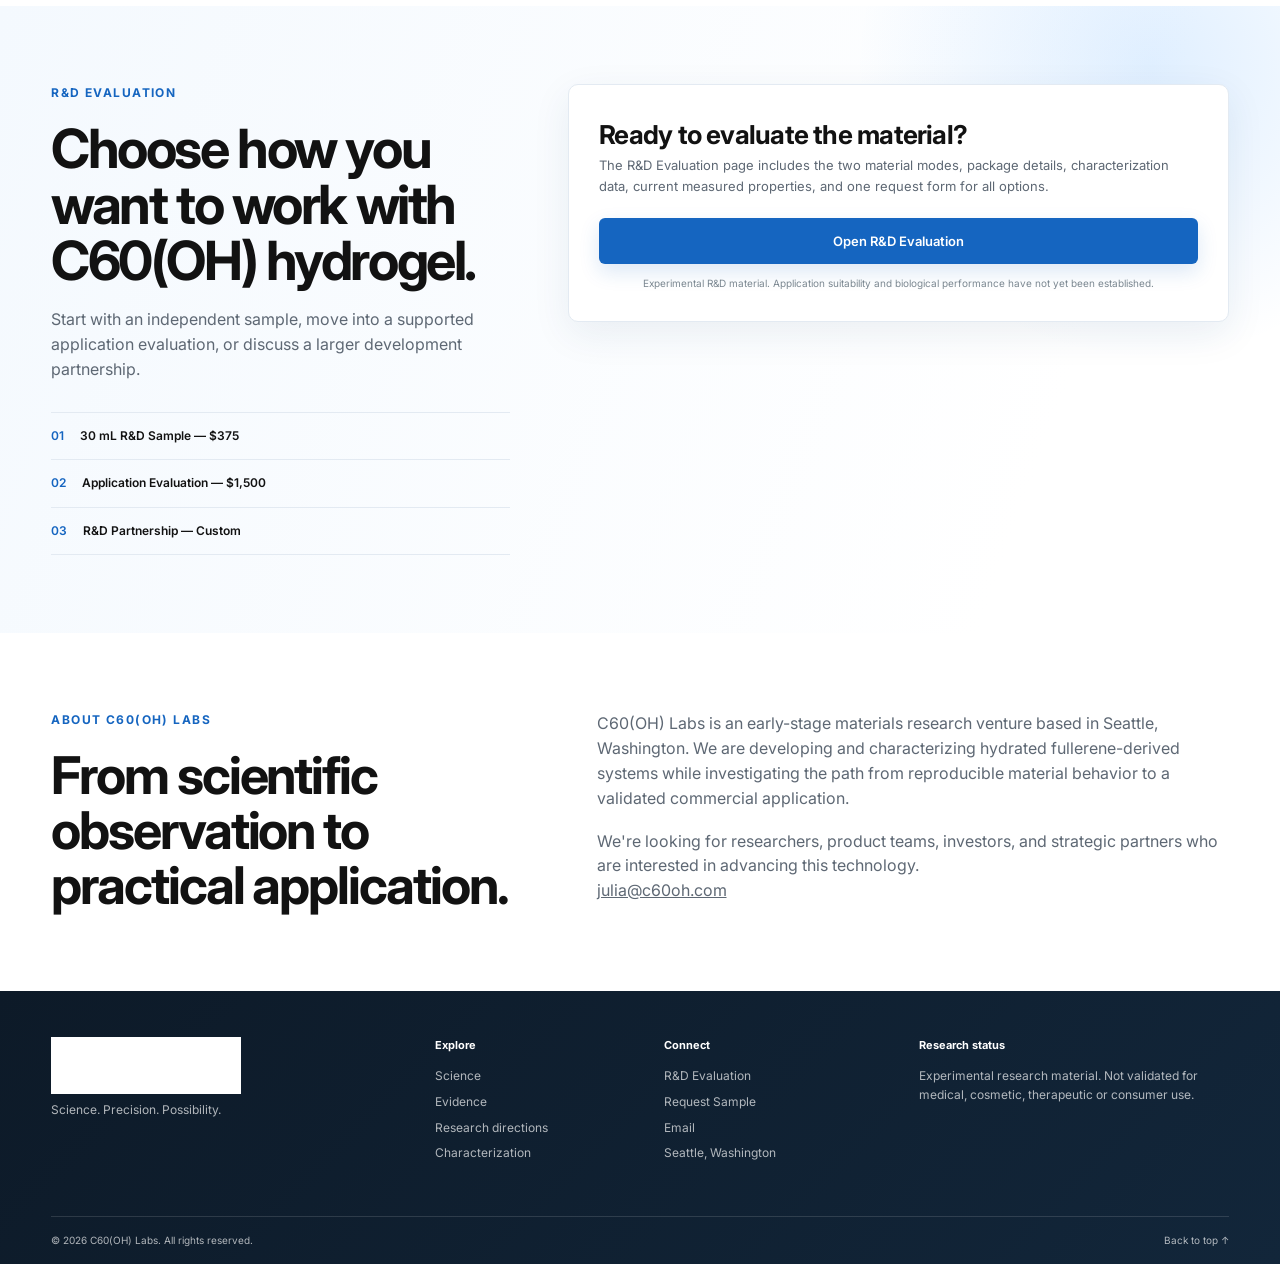
==== commit 9e31f6e8: "Update index.html" ====
--- a/index.html
+++ b/index.html
@@ -49,7 +49,7 @@
       <div class="container hero-content">
         <div class="hero-copy">
           <h1>Novel Fullerene-Based <span>Hydrogel Platform.</span></h1>
-          <p class="hero-lead">Adaptive. Reversible. Antioxidant.</p>
+          <p class="hero-lead">C60OH Labs develops adaptive, water-rich fullerene-derived materials with distinctive hydration behavior—exploring new possibilities across cosmetics, healthcare, delivery systems, and advanced materials.</p>
           <div class="hero-actions">
             <a class="button primary" href="evaluation.html#characterization">Explore the Science</a>
             <a class="button secondary" href="evaluation.html">Evaluate C60OH</a>
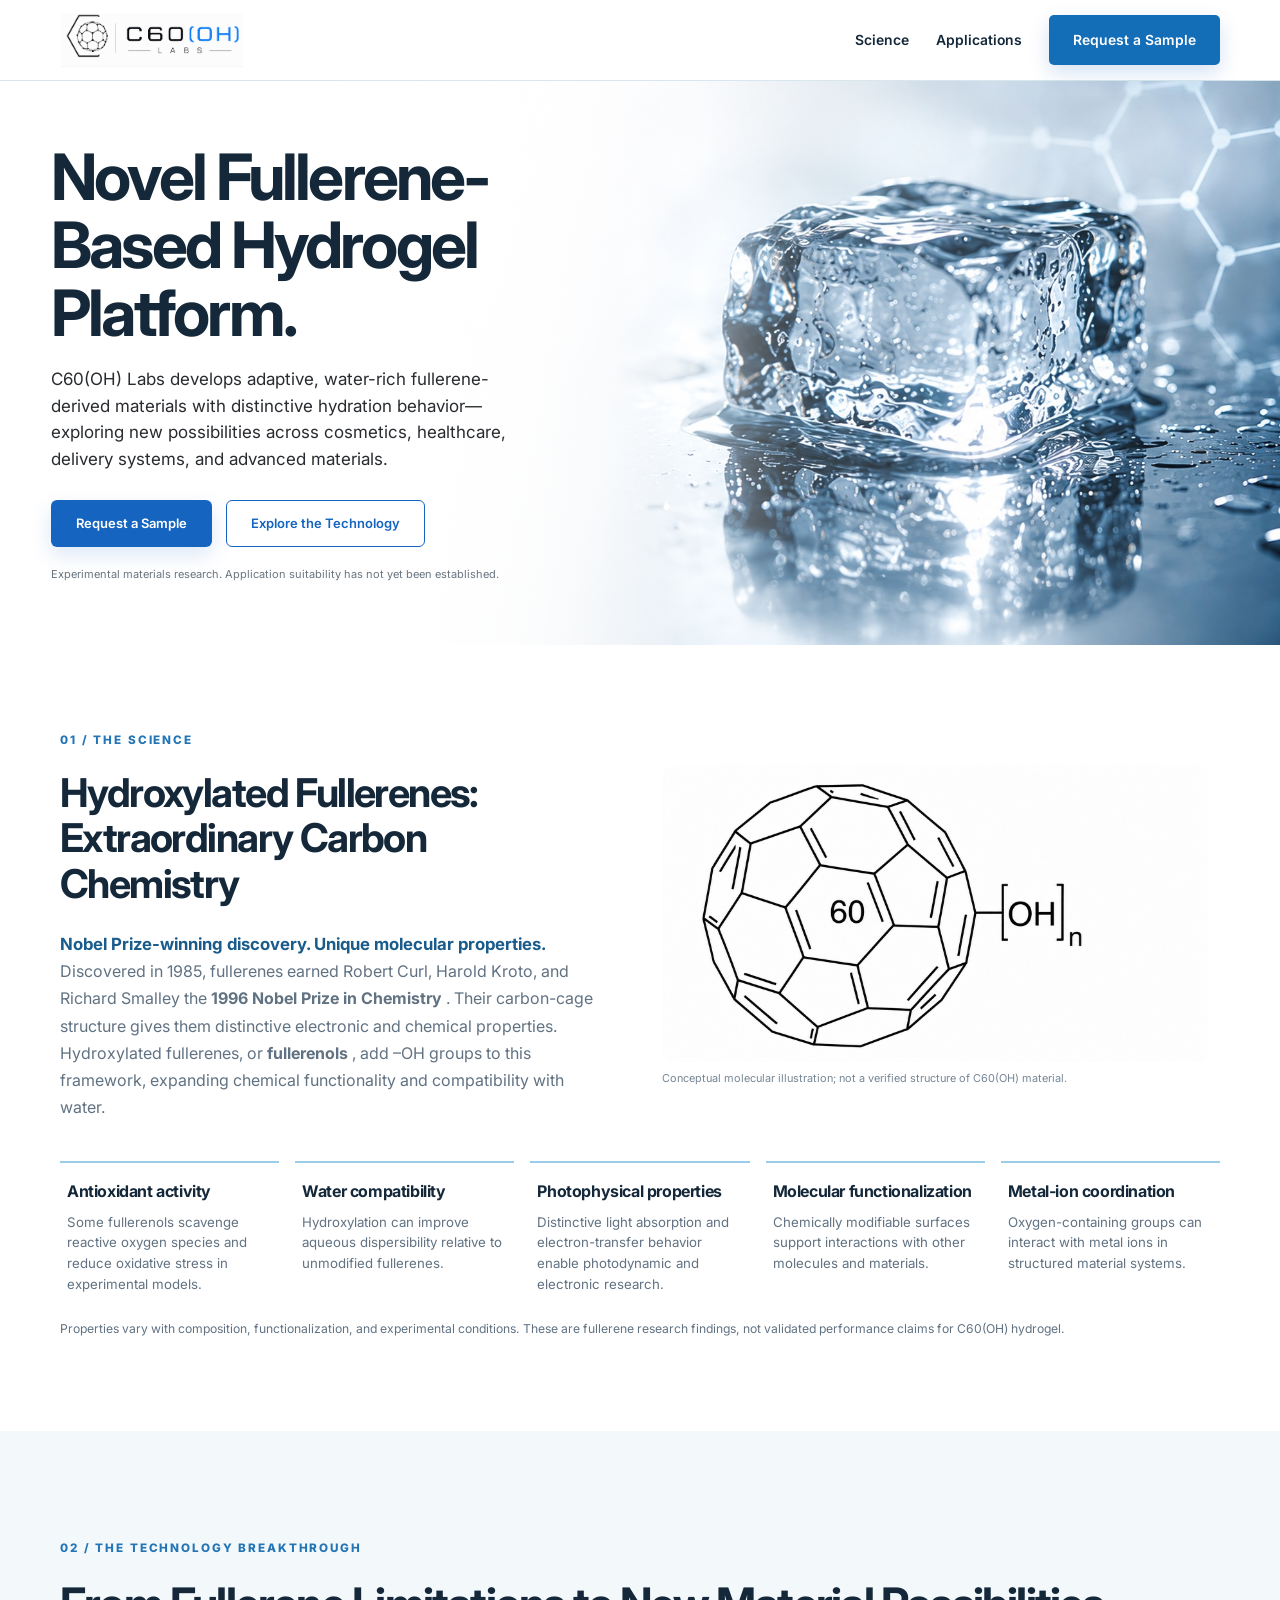
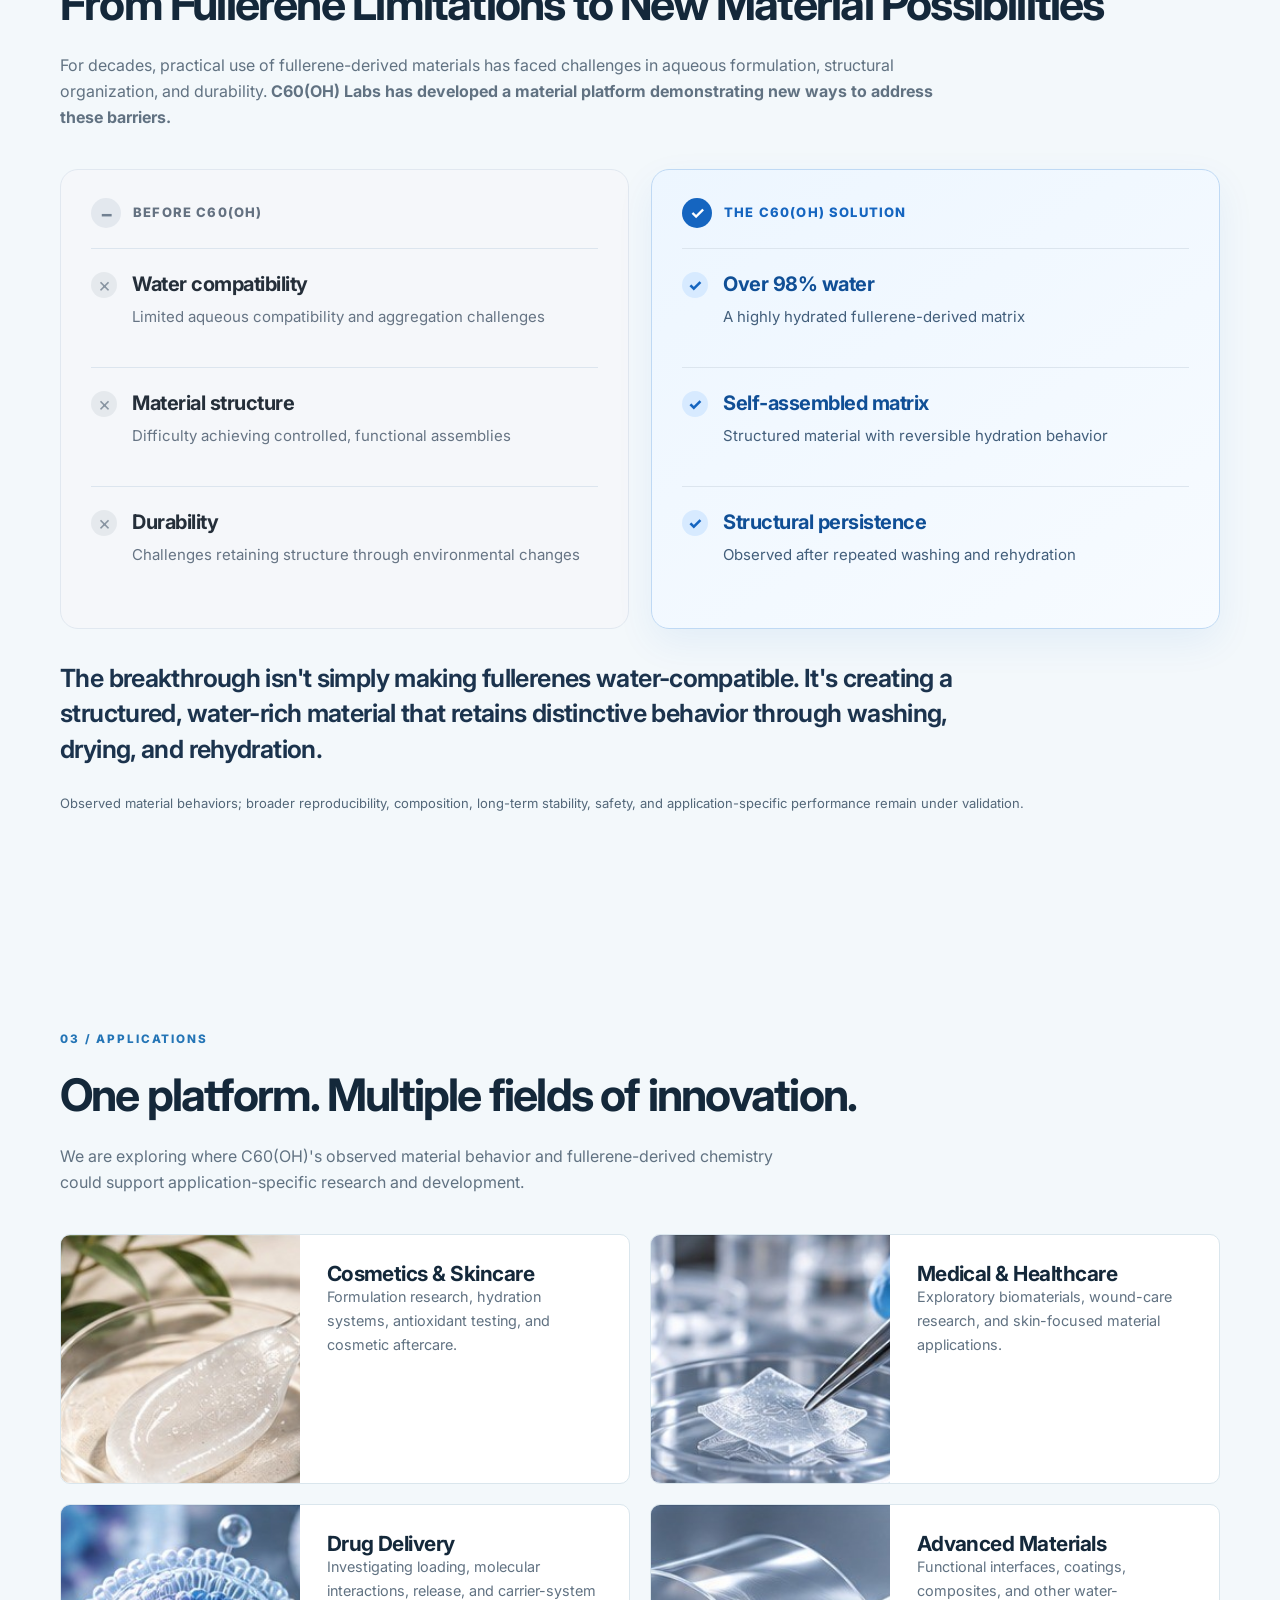
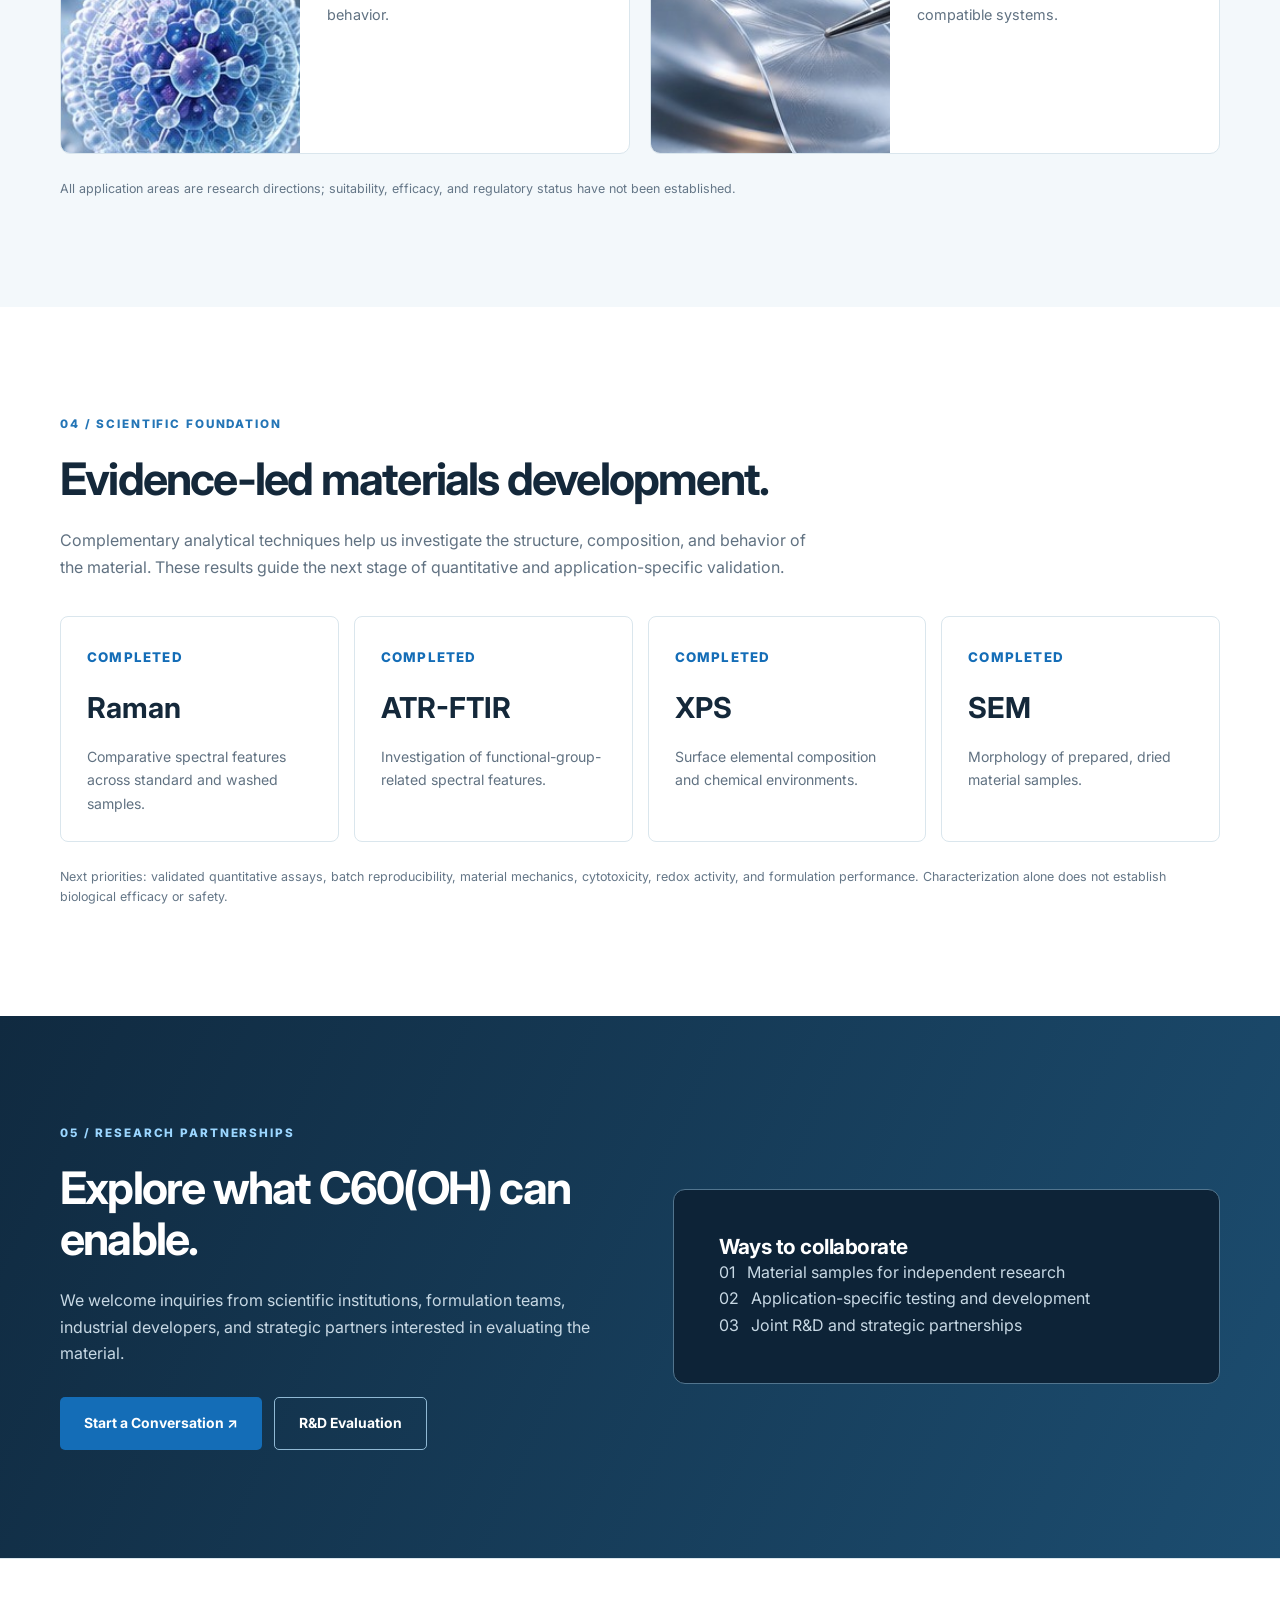
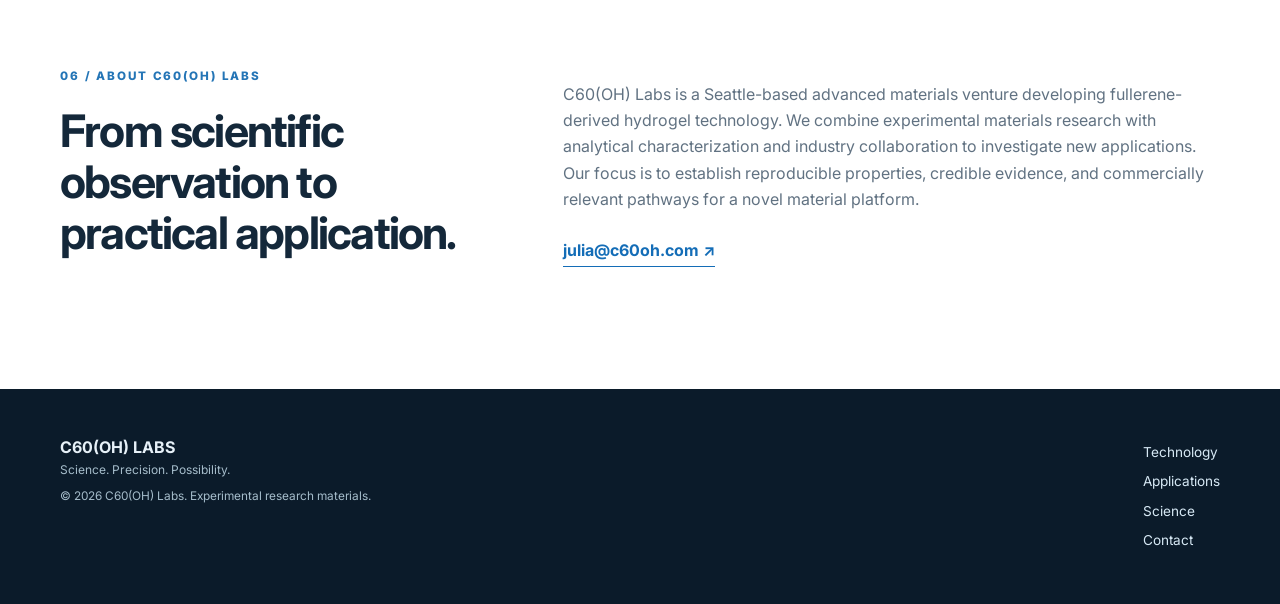
==== commit a0bcc8a1: "Update index.html" ====
--- a/index.html
+++ b/index.html
@@ -1,265 +1,497 @@
 <!DOCTYPE html>
+
 <html lang="en">
 <head>
-  <meta charset="UTF-8">
-  <meta name="viewport" content="width=device-width, initial-scale=1">
-  <title>C60(OH) Labs | Adaptive Water-Rich Materials</title>
-  <meta name="description" content="C60(OH) Labs is investigating fullerene-derived hydrogel systems with unusual hydration, washing, drying and reconstitution behavior.">
-  <meta property="og:title" content="C60(OH) Labs">
-  <meta property="og:description" content="A new class of adaptive water-rich materials.">
-  <meta property="og:type" content="website">
-  <meta property="og:url" content="https://c60oh.com/">
-  <meta name="theme-color" content="#ffffff">
-  <link rel="icon" href="assets/favicon.png">
-  <link rel="apple-touch-icon" href="assets/apple-touch-icon.png">
-  <link rel="preconnect" href="https://fonts.googleapis.com">
-  <link rel="preconnect" href="https://fonts.gstatic.com" crossorigin>
-  <link href="https://fonts.googleapis.com/css2?family=Inter:wght@300;400;500;600;700;800&display=swap" rel="stylesheet">
-  <link rel="stylesheet" href="style.css">
-  <script defer src="script.js"></script>
-</head>
-<body>
-  <header class="site-header">
-    <div class="container nav">
-      <a class="brand" href="#top" aria-label="C60OH Labs home">
-        <img src="assets/logo-horizontal.png" alt="C60(OH) Labs">
+<meta charset="utf-8"/>
+<meta content="width=device-width,initial-scale=1" name="viewport"/>
+<title>
+   C60(OH) Labs — Advanced Hydrofullerene Materials
+  </title>
+<meta content="C60(OH) Labs develops water-rich fullerene-derived material systems for research across cosmetics, healthcare, delivery and advanced materials." name="description"/>
+<link href="https://fonts.googleapis.com" rel="preconnect"/>
+<link crossorigin="" href="https://fonts.gstatic.com" rel="preconnect"/>
+
+<link href="https://fonts.googleapis.com/css2?family=Inter:wght@300;400;500;600;700;800&amp;display=swap" rel="stylesheet"/>
+
+<link href="style.css" rel="stylesheet"/><script defer src="script.js"></script><meta content="C60(OH) Labs | Novel Fullerene-Based Hydrogel Platform" property="og:title"/><meta content="Adaptive water-rich fullerene-derived materials for experimental research." property="og:description"/><meta content="website" property="og:type"/><meta content="https://c60oh.com/" property="og:url"/><meta content="#ffffff" name="theme-color"/><link href="assets/favicon.png" rel="icon"/></head>
+<body class="homepage-v2">
+<header class="header">
+<div class="wrap nav">
+<a class="brand" href="#top">
+<img alt="C60(OH) Labs" src="assets/logo-horizontal.png"/>
+</a>
+<button aria-controls="main-nav" aria-expanded="false" aria-label="Open navigation" class="menu-toggle"><span></span><span></span><span></span><span class="sr-only">Open navigation</span></button>
+<nav class="main-nav" id="main-nav">
+<a href="#science">
+      Science
+     </a>
+<a href="#applications">
+      Applications
+     </a>
+<a class="btn btn-primary nav-cta" href="evaluation.html#request">
+      Request a Sample
+     </a>
+</nav>
+</div>
+</header>
+<main id="top">
+<section class="hero production-hero">
+<div aria-hidden="true" class="hero-image">
+</div>
+<div aria-hidden="true" class="hero-overlay">
+</div>
+<div aria-hidden="true" class="hero-pattern">
+</div>
+<div class="container hero-content">
+<div class="hero-copy">
+<h1>
+       Novel Fullerene-Based
+       <span>
+        Hydrogel Platform.
+       </span>
+</h1>
+<p class="hero-lead">
+       C60(OH) Labs develops adaptive, water-rich fullerene-derived materials with distinctive hydration behavior—exploring new possibilities across cosmetics, healthcare, delivery systems, and advanced materials.
+      </p>
+<div class="hero-actions">
+<a class="button primary" href="evaluation.html#request">
+        Request a Sample
+       </a>
+<a class="button secondary" href="#challenge">
+        Explore the Technology
+       </a>
+</div>
+<p class="hero-note">
+       Experimental materials research. Application suitability has not yet been established.
+      </p>
+</div>
+</div>
+</section>
+<section class="section science-new" id="science">
+<div class="wrap">
+<div class="science-layout">
+<div class="science-copy">
+<div class="eyebrow">
+        01 / The science
+       </div>
+<h2>
+        Hydroxylated Fullerenes: Extraordinary Carbon Chemistry
+       </h2>
+<p class="science-kicker">
+        Nobel Prize-winning discovery. Unique molecular properties.
+       </p>
+<p>
+        Discovered in 1985, fullerenes earned Robert Curl, Harold Kroto, and Richard Smalley the
+        <strong>
+         1996 Nobel Prize in Chemistry
+        </strong>
+        . Their carbon-cage structure gives them distinctive electronic and chemical properties.
+       </p>
+<p>
+        Hydroxylated fullerenes, or
+        <strong>
+         fullerenols
+        </strong>
+        , add –OH groups to this framework, expanding chemical functionality and compatibility with water.
+       </p>
+</div>
+<figure class="science-art">
+<img alt="Illustrative structural formula of hydroxylated C60 fullerene, C60(OH)n" src="assets/homepage-1.png"/>
+<figcaption>
+        Conceptual molecular illustration; not a verified structure of C60(OH) material.
+       </figcaption>
+</figure>
+</div>
+<div class="science-properties">
+<article>
+<h3>
+        Antioxidant activity
+       </h3>
+<p>
+        Some fullerenols scavenge reactive oxygen species and reduce oxidative stress in experimental models.
+       </p>
+</article>
+<article>
+<h3>
+        Water compatibility
+       </h3>
+<p>
+        Hydroxylation can improve aqueous dispersibility relative to unmodified fullerenes.
+       </p>
+</article>
+<article>
+<h3>
+        Photophysical properties
+       </h3>
+<p>
+        Distinctive light absorption and electron-transfer behavior enable photodynamic and electronic research.
+       </p>
+</article>
+<article>
+<h3>
+        Molecular functionalization
+       </h3>
+<p>
+        Chemically modifiable surfaces support interactions with other molecules and materials.
+       </p>
+</article>
+<article>
+<h3>
+        Metal-ion coordination
+       </h3>
+<p>
+        Oxygen-containing groups can interact with metal ions in structured material systems.
+       </p>
+</article>
+</div>
+<p class="science-disclaimer">
+      Properties vary with composition, functionalization, and experimental conditions. These are fullerene research findings, not validated performance claims for C60(OH) hydrogel.
+     </p>
+</div>
+</section>
+<section class="section soft breakthrough-section" id="challenge">
+<div class="wrap">
+<div class="eyebrow">
+      02 / THE TECHNOLOGY BREAKTHROUGH
+     </div>
+<h2>
+      From Fullerene Limitations to New Material Possibilities
+     </h2>
+<p class="intro">
+      For decades, practical use of fullerene-derived materials has faced challenges in aqueous formulation, structural organization, and durability.
+      <strong>
+       C60(OH) Labs has developed a material platform demonstrating new ways to address these barriers.
+      </strong>
+</p>
+<div aria-label="Comparison of longstanding fullerene material challenges with C60(OH)'s observed solutions" class="breakthrough-compare">
+<div class="breakthrough-column before">
+<div class="breakthrough-column-heading">
+<span class="breakthrough-marker">
+         −
+        </span>
+<h3>
+         BEFORE C60(OH)
+        </h3>
+</div>
+<div class="breakthrough-item">
+<div class="breakthrough-symbol">
+         ×
+        </div>
+<div>
+<h4>
+          Water compatibility
+         </h4>
+<p>
+          Limited aqueous compatibility and aggregation challenges
+         </p>
+</div>
+</div>
+<div class="breakthrough-item">
+<div class="breakthrough-symbol">
+         ×
+        </div>
+<div>
+<h4>
+          Material structure
+         </h4>
+<p>
+          Difficulty achieving controlled, functional assemblies
+         </p>
+</div>
+</div>
+<div class="breakthrough-item">
+<div class="breakthrough-symbol">
+         ×
+        </div>
+<div>
+<h4>
+          Durability
+         </h4>
+<p>
+          Challenges retaining structure through environmental changes
+         </p>
+</div>
+</div>
+</div>
+<div class="breakthrough-column after">
+<div class="breakthrough-column-heading">
+<span class="breakthrough-marker">
+         ✓
+        </span>
+<h3>
+         THE C60(OH) SOLUTION
+        </h3>
+</div>
+<div class="breakthrough-item">
+<div class="breakthrough-symbol">
+         ✓
+        </div>
+<div>
+<h4>
+          Over 98% water
+         </h4>
+<p>
+          A highly hydrated fullerene-derived matrix
+         </p>
+</div>
+</div>
+<div class="breakthrough-item">
+<div class="breakthrough-symbol">
+         ✓
+        </div>
+<div>
+<h4>
+          Self-assembled matrix
+         </h4>
+<p>
+          Structured material with reversible hydration behavior
+         </p>
+</div>
+</div>
+<div class="breakthrough-item">
+<div class="breakthrough-symbol">
+         ✓
+        </div>
+<div>
+<h4>
+          Structural persistence
+         </h4>
+<p>
+          Observed after repeated washing and rehydration
+         </p>
+</div>
+</div>
+</div>
+</div>
+<p class="breakthrough-statement">
+      The breakthrough isn't simply making fullerenes water-compatible. It's creating a structured, water-rich material that retains distinctive behavior through washing, drying, and rehydration.
+     </p>
+<p class="challenge-caveat">
+      Observed material behaviors; broader reproducibility, composition, long-term stability, safety, and application-specific performance remain under validation.
+     </p>
+</div>
+</section>
+<section class="section soft" id="applications">
+<div class="wrap">
+<div class="eyebrow">
+      03 / Applications
+     </div>
+<h2>
+      One platform. Multiple fields of innovation.
+     </h2>
+<p class="intro">
+      We are exploring where C60(OH)'s observed material behavior and fullerene-derived chemistry could support application-specific research and development.
+     </p>
+<div class="applications">
+<article class="app">
+<div class="art">
+<img alt="Cosmetics &amp; Skincare application illustration" src="assets/homepage-2.jpg"/>
+</div>
+<div class="copy">
+<h3>
+         Cosmetics &amp; Skincare
+        </h3>
+<p>
+         Formulation research, hydration systems, antioxidant testing, and cosmetic aftercare.
+        </p>
+</div>
+</article>
+<article class="app">
+<div class="art">
+<img alt="Medical &amp; Healthcare application illustration" src="assets/homepage-3.jpg"/>
+</div>
+<div class="copy">
+<h3>
+         Medical &amp; Healthcare
+        </h3>
+<p>
+         Exploratory biomaterials, wound-care research, and skin-focused material applications.
+        </p>
+</div>
+</article>
+<article class="app">
+<div class="art">
+<img alt="Drug Delivery application illustration" src="assets/homepage-4.jpg"/>
+</div>
+<div class="copy">
+<h3>
+         Drug Delivery
+        </h3>
+<p>
+         Investigating loading, molecular interactions, release, and carrier-system behavior.
+        </p>
+</div>
+</article>
+<article class="app">
+<div class="art">
+<img alt="Advanced Materials application illustration" src="assets/homepage-5.jpg"/>
+</div>
+<div class="copy">
+<h3>
+         Advanced Materials
+        </h3>
+<p>
+         Functional interfaces, coatings, composites, and other water-compatible systems.
+        </p>
+</div>
+</article>
+</div>
+<p class="notice">
+      All application areas are research directions; suitability, efficacy, and regulatory status have not been established.
+     </p>
+</div>
+</section>
+<section class="section" id="evidence">
+<div class="wrap">
+<div class="eyebrow">
+      04 / Scientific foundation
+     </div>
+<h2>
+      Evidence-led materials development.
+     </h2>
+<p class="intro">
+      Complementary analytical techniques help us investigate the structure, composition, and behavior of the material. These results guide the next stage of quantitative and application-specific validation.
+     </p>
+<div class="evidence">
+<article>
+<small>
+        Completed
+       </small>
+<strong>
+        Raman
+       </strong>
+<p>
+        Comparative spectral features across standard and washed samples.
+       </p>
+</article>
+<article>
+<small>
+        Completed
+       </small>
+<strong>
+        ATR-FTIR
+       </strong>
+<p>
+        Investigation of functional-group-related spectral features.
+       </p>
+</article>
+<article>
+<small>
+        Completed
+       </small>
+<strong>
+        XPS
+       </strong>
+<p>
+        Surface elemental composition and chemical environments.
+       </p>
+</article>
+<article>
+<small>
+        Completed
+       </small>
+<strong>
+        SEM
+       </strong>
+<p>
+        Morphology of prepared, dried material samples.
+       </p>
+</article>
+</div>
+<p class="notice">
+      Next priorities: validated quantitative assays, batch reproducibility, material mechanics, cytotoxicity, redox activity, and formulation performance. Characterization alone does not establish biological efficacy or safety.
+     </p>
+</div>
+</section>
+<section class="section cta" id="partner">
+<div class="wrap two">
+<div>
+<div class="eyebrow" style="color:#9bd6ff">
+       05 / Research partnerships
+      </div>
+<h2>
+       Explore what C60(OH) can enable.
+      </h2>
+<p>
+       We welcome inquiries from scientific institutions, formulation teams, industrial developers, and strategic partners interested in evaluating the material.
+      </p>
+<div class="actions">
+<a class="btn btn-primary" href="mailto:julia@c60oh.com?subject=C60(OH)%20Research%20Collaboration">
+        Start a Conversation ↗
+       </a>
+<a class="btn btn-outline" href="evaluation.html#request">
+        R&amp;D Evaluation
+       </a>
+</div>
+</div>
+<div class="statement" style="border:1px solid #52758e">
+<h3>
+       Ways to collaborate
+      </h3>
+<p>
+       01   Material samples for independent research
+      </p>
+<p>
+       02   Application-specific testing and development
+      </p>
+<p>
+       03   Joint R&amp;D and strategic partnerships
+      </p>
+</div>
+</div>
+</section>
+<section class="section about" id="about">
+<div class="wrap two">
+<div>
+<div class="eyebrow">
+       06 / About C60(OH) Labs
+      </div>
+<h2>
+       From scientific observation to practical application.
+      </h2>
+</div>
+<div>
+<p>
+       C60(OH) Labs is a Seattle-based advanced materials venture developing fullerene-derived hydrogel technology. We combine experimental materials research with analytical characterization and industry collaboration to investigate new applications.
+      </p>
+<p>
+       Our focus is to establish reproducible properties, credible evidence, and commercially relevant pathways for a novel material platform.
+      </p>
+<a class="text-link" href="mailto:julia@c60oh.com">
+       julia@c60oh.com ↗
       </a>
-
-      <button class="menu-toggle" aria-expanded="false" aria-controls="main-nav">
-        <span></span><span></span><span></span>
-        <span class="sr-only">Open navigation</span>
-      </button>
-
-      <nav id="main-nav" class="main-nav" aria-label="Main navigation">
-        <a href="evaluation.html#characterization">Science</a>
-        <a href="#directions">Applications</a>
-        <a href="evaluation.html#offers">R&amp;D Evaluation</a>
-        <a href="#about">About</a>
-        <a class="nav-cta" href="evaluation.html#request">Request Sample</a>
-      </nav>
-    </div>
-  </header>
-
-  <main id="top">
-    <section class="hero">
-      <div class="hero-image" aria-hidden="true"></div>
-      <div class="hero-overlay" aria-hidden="true"></div>
-      <div class="hero-pattern" aria-hidden="true"></div>
-
-      <div class="container hero-content">
-        <div class="hero-copy">
-          <h1>Novel Fullerene-Based <span>Hydrogel Platform.</span></h1>
-          <p class="hero-lead">C60OH Labs develops adaptive, water-rich fullerene-derived materials with distinctive hydration behavior—exploring new possibilities across cosmetics, healthcare, delivery systems, and advanced materials.</p>
-          <div class="hero-actions">
-            <a class="button primary" href="evaluation.html#characterization">Explore the Science</a>
-            <a class="button secondary" href="evaluation.html">Evaluate C60OH</a>
-          </div>
-          <p class="hero-note">Experimental materials research. Application suitability has not yet been established.</p>
-        </div>
-      </div>
-    </section>
-
-    <section id="science" class="section intro-section">
-      <div class="container">
-        <div class="section-heading split">
-          <div>
-            <p class="eyebrow">MATERIAL PLATFORM</p>
-            <h2>A material system shaped by water, carbon and structural persistence.</h2>
-            <p>
-              Our current work focuses on documenting what the material does,
-              identifying its chemical composition,
-              and separating observed behavior from mechanisms that remain under investigation.
-            </p>
-          </div>
-        </div>
-
-        <div class="property-grid">
-          <div class="property-card">
-            <img src="/assets/icon-water.png" class="feature-icon" alt="Water-Rich Matrix">
-            <h3>Water-Rich Matrix</h3>
-            <p>Predominantly aqueous hydrogel with high water content.</p>
-          </div>
-
-          <div class="property-card">
-            <img src="/assets/icon-reversible.png" class="feature-icon" alt="Reversible Behavior">
-            <h3>Reversible Behavior</h3>
-            <p>Transitions between gel, solid and liquid states. Rehydrates and reconstructs its structure.</p>
-          </div>
-
-          <div class="property-card">
-            <img src="/assets/icon-shield.png" class="feature-icon" alt="Stable and Robust">
-            <h3>Stable & Robust</h3>
-            <p>Maintains structural integrity through repeated washing and handling.</p>
-          </div>
-
-          <div class="property-card">
-            <img src="/assets/icon-molecule.png" class="feature-icon" alt="Nanomaterial Platform">
-            <h3>Nanomaterial Platform</h3>
-            <p>Fullerene-derived chemistry enables unique self-assembly and material behavior.</p>
-          </div>
-        </div>
-      </div>
-    </section>
-
-    <section id="evidence" class="section evidence-section">
-      <div class="container">
-        <div class="section-heading centered">
-          <p class="eyebrow">Scientific evidence</p>
-          <h2>Evidence to date.</h2>
-          <p>Current analytical work is establishing composition, functional groups and structural signatures across original, washed and dried samples.</p>
-        </div>
-
-        <div class="evidence-grid">
-          <article class="evidence-card complete">
-            <div class="status-row"><span class="status">Completed</span><span>01</span></div>
-            <h3>XPS</h3>
-            <p class="evidence-subtitle">Surface chemistry</p>
-            <p>Used to identify detected elements and investigate their chemical environments at the material surface.</p>
-            <div class="spectrum spectrum-xps" aria-hidden="true"><span></span><span></span><span></span><span></span></div>
-          </article>
-
-          <article class="evidence-card complete">
-            <div class="status-row"><span class="status">Completed</span><span>02</span></div>
-            <h3>Raman</h3>
-            <p class="evidence-subtitle">Structural signatures</p>
-            <p>Used to compare carbon-related spectral features across standard and washed material samples.</p>
-            <div class="spectrum spectrum-raman" aria-hidden="true"><span></span><span></span><span></span><span></span></div>
-          </article>
-
-          <article class="evidence-card complete">
-            <div class="status-row"><span class="status">Completed</span><span>03</span></div>
-            <h3>ATR-FTIR</h3>
-            <p class="evidence-subtitle">Functional groups</p>
-            <p>Used to assess hydroxyl-, water- and oxygen-associated spectral features in the hydrated matrix.</p>
-            <div class="spectrum spectrum-ftir" aria-hidden="true"><span></span><span></span><span></span><span></span></div>
-          </article>
-
-          <article class="evidence-card planned">
-            <div class="status-row"><span class="status">Next phase</span><span>04</span></div>
-            <h3>Physical testing</h3>
-            <p class="evidence-subtitle">Performance and reproducibility</p>
-            <p>Rheology, mechanical behavior, stability, particle structure and repeatable specifications remain priorities.</p>
-            <div class="planned-lines" aria-hidden="true"></div>
-          </article>
-        </div>
-
-        <div class="validation-track">
-          <div class="track-step done"><span>1</span><strong>Material preparation</strong><small>Established</small></div>
-          <div class="track-step done"><span>2</span><strong>Physicochemical characterization</strong><small>In progress</small></div>
-          <div class="track-step active"><span>3</span><strong>Mechanism and specifications</strong><small>Current priority</small></div>
-          <div class="track-step"><span>4</span><strong>Safety and compatibility</strong><small>Planned</small></div>
-          <div class="track-step"><span>5</span><strong>Application validation</strong><small>Planned</small></div>
-        </div>
-
-        <div class="homepage-section-cta">
-          <a class="button secondary" href="evaluation.html#characterization">View Science &amp; Characterization</a>
-        </div>
-      </div>
-    </section>
-
-    <section id="directions" class="section directions-section">
-      <div class="container">
-        <div class="section-heading split">
-          <div>
-            <p class="eyebrow">Research directions</p>
-            <h2>Potential research directions.</h2>
-          </div>
-          <p>These are potential research directions, not validated product claims. Each application requires dedicated performance, safety and regulatory evaluation.</p>
-        </div>
-
-        <div class="direction-list">
-          <article><span>01</span><div><h3>Advanced aqueous materials</h3><p>Adaptive, high-water-content systems and interfaces.</p></div><i>↗</i></article>
-          <article><span>02</span><div><h3>Biomaterial research</h3><p>Exploratory work on hydrated matrices and material compatibility.</p></div><i>↗</i></article>
-          <article><span>03</span><div><h3>Controlled-delivery research</h3><p>Investigation of loading, release and molecular interaction behavior.</p></div><i>↗</i></article>
-          <article><span>04</span><div><h3>Cosmetic formulation research</h3><p>Evaluation as an experimental material within formulation science.</p></div><i>↗</i></article>
-          <article><span>05</span><div><h3>Functional coatings and interfaces</h3><p>Exploration of water-compatible carbon-containing material systems.</p></div><i>↗</i></article>
-        </div>
-
-        <div class="homepage-section-cta">
-          <a class="button primary" href="evaluation.html#offers">Explore R&amp;D Options</a>
-        </div>
-      </div>
-    </section>
-
-    <section id="access" class="section access-section">
-      <div class="container access-grid">
-        <div class="access-copy">
-          <p class="eyebrow light">R&amp;D Evaluation</p>
-          <h2>Choose how you want to work with C60(OH) hydrogel.</h2>
-          <p>
-            Start with an independent sample, move into a supported application evaluation,
-            or discuss a larger development partnership.
-          </p>
-          <ul>
-            <li><span>01</span> 30 mL R&amp;D Sample — $375</li>
-            <li><span>02</span> Application Evaluation — $1,500</li>
-            <li><span>03</span> R&amp;D Partnership — Custom</li>
-          </ul>
-        </div>
-
-        <div class="access-form homepage-evaluation-card">
-          <div class="form-heading">
-            <h3>Ready to evaluate the material?</h3>
-            <p>
-              The R&amp;D Evaluation page includes the two material modes, package details,
-              characterization data, current measured properties, and one request form for all options.
-            </p>
-          </div>
-
-          <a class="button primary form-button" href="evaluation.html">Open R&amp;D Evaluation</a>
-
-          <p class="form-note">
-            Experimental R&amp;D material. Application suitability and biological performance
-            have not yet been established.
-          </p>
-        </div>
-      </div>
-    </section>
-
-    <section id="about" class="section about-section">
-      <div class="container about-grid">
-        <div>
-          <p class="eyebrow">About C60(OH) Labs</p>
-          <h2>From scientific observation to practical application.</h2>
-        </div>
-        <div class="about-copy">
-          <p>C60(OH) Labs is an early-stage materials research venture based in Seattle, Washington. We are developing and characterizing hydrated fullerene-derived systems while investigating the path from reproducible material behavior to a validated commercial application.</p>
-          <p>We're looking for researchers, product teams, investors, and strategic partners who are interested in advancing this technology.</p>
-          <a href="mailto:julia@c60oh.com" class="email-link">julia@c60oh.com</a>
-        </div>
-      </div>
-    </section>
-  </main>
-
-  <footer class="footer">
-    <div class="container footer-main">
-      <div class="footer-brand">
-        <img src="/assets/logo-horizontal.png" alt="C60(OH) Labs">
-        <p>Science. Precision. Possibility.</p>
-      </div>
-      <div>
-        <h4>Explore</h4>
-        <a href="#science">Science</a>
-        <a href="#evidence">Evidence</a>
-        <a href="#directions">Research directions</a>
-        <a href="evaluation.html#characterization">Characterization</a>
-      </div>
-      <div>
-        <h4>Connect</h4>
-        <a href="evaluation.html">R&amp;D Evaluation</a>
-        <a href="evaluation.html#request">Request Sample</a>
-        <a href="mailto:julia@c60oh.com">Email</a>
-        <p>Seattle, Washington</p>
-      </div>
-      <div class="footer-disclaimer">
-        <h4>Research status</h4>
-        <p>Experimental research material. Not validated for medical, cosmetic, therapeutic or consumer use.</p>
-      </div>
-    </div>
-    <div class="container footer-bottom">
-      <p>© 2026 C60(OH) Labs. All rights reserved.</p>
-      <a href="#top">Back to top ↑</a>
-    </div>
-  </footer>
+</div>
+</div>
+</section>
+</main>
+<footer class="footer">
+<div class="wrap footer-grid">
+<div>
+<strong>
+      C60(OH) LABS
+     </strong>
+<p>
+      Science. Precision. Possibility.
+     </p>
+<p style="font-size:.74rem">
+      © 2026 C60(OH) Labs. Experimental research materials.
+     </p>
+</div>
+<div>
+<a href="#science">
+      Technology
+     </a>
+<a href="#applications">
+      Applications
+     </a>
+<a href="#evidence">
+      Science
+     </a>
+<a href="#partner">
+      Contact
+     </a>
+</div>
+</div>
+</footer>
 </body>
 </html>
--- a/style.css
+++ b/style.css
@@ -877,3 +877,207 @@
   height:1px;
   overflow:hidden;
 }
+
+/* ===== Approved homepage only (2026-10-12) ===== */
+body.homepage-v2{--ink:#14283a;--navy:#0d2337;--blue:#146db7;--sky:#eaf5fb;--muted:#617282;--line:#dae6ed;--white:#fff;--max:1160px}
+body.homepage-v2 *{box-sizing:border-box}
+html:has(body.homepage-v2){scroll-behavior:smooth}
+body.homepage-v2{margin:0;font-family:Inter,system-ui,-apple-system,BlinkMacSystemFont,"Segoe UI",sans-serif;color:var(--ink);line-height:1.65;background:white}
+body.homepage-v2 h1, body.homepage-v2 h2, body.homepage-v2 h3, body.homepage-v2 p{margin-top:0}
+body.homepage-v2 h1, body.homepage-v2 h2, body.homepage-v2 h3{font-family:Inter,system-ui,-apple-system,BlinkMacSystemFont,"Segoe UI",sans-serif;line-height:1.14;letter-spacing:-.04em}
+body.homepage-v2 h1{font-size:clamp(2.7rem,5.5vw,5.4rem);max-width:760px;margin-bottom:25px}
+body.homepage-v2 h2{font-size:clamp(2.1rem,3.5vw,3.55rem);margin-bottom:22px}
+body.homepage-v2 h3{font-size:1.3rem;letter-spacing:-.025em}
+body.homepage-v2 p{color:var(--muted)}
+body.homepage-v2 .wrap{width:min(var(--max),calc(100% - 48px));margin:auto}
+body.homepage-v2 .eyebrow{color:#2475b6;font-size:.73rem;letter-spacing:.16em;font-weight:800;text-transform:uppercase;margin-bottom:20px}
+body.homepage-v2 .section{padding:108px 0}
+body.homepage-v2 .soft{background:#f3f8fb}
+body.homepage-v2 .header{position:sticky;top:0;z-index:10;background:rgba(255,255,255,.97);border-bottom:1px solid var(--line);backdrop-filter:blur(12px)}
+body.homepage-v2 .nav{min-height:80px;display:flex;align-items:center;justify-content:space-between;gap:30px}
+body.homepage-v2 .brand img{width:183px;max-height:54px;object-fit:contain}
+body.homepage-v2 .main-nav{display:flex;align-items:center;gap:27px}
+body.homepage-v2 .main-nav a{font-size:.87rem;color:var(--ink);text-decoration:none;font-weight:600}
+body.homepage-v2 .main-nav a:hover{color:var(--blue)}
+body.homepage-v2 .btn{display:inline-flex;align-items:center;justify-content:center;text-decoration:none;border-radius:5px;padding:14px 24px;font-size:.87rem;font-weight:700;transition:transform .2s,background .2s}
+body.homepage-v2 .btn:hover{transform:translateY(-2px)}
+body.homepage-v2 .btn-primary{background:var(--blue);color:white!important}
+body.homepage-v2 .btn-outline{border:1px solid #96b4c9;color:var(--ink)}
+body.homepage-v2 .menu-toggle{display:none;border:0;background:transparent;font-size:1.6rem}
+body.homepage-v2 .hero{position:relative;min-height:650px;display:flex;align-items:center;background:#eaf4f9;overflow:hidden}
+body.homepage-v2 .hero:before{content:"";position:absolute;inset:0;background:url("assets/ice-hero.jpg") center right/cover no-repeat;opacity:.85}
+body.homepage-v2 .hero:after{content:"";position:absolute;inset:0;background:linear-gradient(90deg,#fff 0%,rgba(255,255,255,.98) 27%,rgba(255,255,255,.83) 49%,rgba(255,255,255,.08) 88%)}
+body.homepage-v2 .hero-inner{position:relative;z-index:1;padding:100px 0}
+body.homepage-v2 .hero p.lead{max-width:565px;font-size:1.15rem;color:#405b70}
+body.homepage-v2 .actions{display:flex;flex-wrap:wrap;gap:12px;margin-top:30px}
+body.homepage-v2 .hero-note{font-size:.75rem;margin-top:23px}
+body.homepage-v2 .intro{max-width:750px}
+body.homepage-v2 .two{display:grid;grid-template-columns:1fr 1fr;gap:65px;align-items:center}
+body.homepage-v2 .molecule{aspect-ratio:1.2;background:radial-gradient(circle at 52% 48%,#a5d4ef,#eaf6fb 44%,#f8fcfe 72%);border-radius:14px;display:flex;align-items:center;justify-content:center;overflow:hidden}
+body.homepage-v2 .molecule svg{width:75%;height:auto;filter:drop-shadow(0 15px 18px rgba(12,66,108,.17))}
+body.homepage-v2 .text-link{display:inline-block;color:var(--blue);font-weight:700;text-decoration:none;border-bottom:1px solid var(--blue);padding-bottom:3px}
+body.homepage-v2 .cards{display:grid;grid-template-columns:repeat(4,1fr);gap:17px;margin-top:38px}
+body.homepage-v2 .card{background:white;border:1px solid var(--line);padding:28px;border-radius:9px;min-height:235px}
+body.homepage-v2 .card .num{color:var(--blue);font-size:.75rem;font-weight:800;margin-bottom:25px}
+body.homepage-v2 .card p{font-size:.91rem}
+body.homepage-v2 .statement{background:var(--navy);color:white;padding:45px;border-radius:12px}
+body.homepage-v2 .statement p{color:#c1d5e2}
+body.homepage-v2 .feature-grid{display:grid;grid-template-columns:repeat(4,1fr);gap:16px;margin-top:35px}
+body.homepage-v2 .feature{border-top:2px solid #93c5e3;padding:22px 5px}
+body.homepage-v2 .feature strong{display:block;font-family:Inter,system-ui,-apple-system,BlinkMacSystemFont,"Segoe UI",sans-serif;font-size:1.55rem;letter-spacing:-.04em}
+body.homepage-v2 .feature span{font-size:.88rem;color:var(--muted)}
+body.homepage-v2 .applications{display:grid;grid-template-columns:repeat(2,1fr);gap:20px;margin-top:38px}
+body.homepage-v2 .app{background:white;border:1px solid var(--line);border-radius:10px;overflow:hidden;display:grid;grid-template-columns:42% 1fr;min-height:250px}
+body.homepage-v2 .app .art{background:linear-gradient(135deg,#d9edf8,#9ccce5);position:relative;overflow:hidden}
+body.homepage-v2 .app .art:before{content:"";position:absolute;inset:20%;border-radius:50%;border:17px solid rgba(255,255,255,.65);box-shadow:0 0 0 24px rgba(255,255,255,.2),inset 0 0 40px rgba(16,96,152,.16)}
+body.homepage-v2 .app:nth-child(2) .art{background:linear-gradient(135deg,#d9eaf0,#bedcd8)}
+body.homepage-v2 .app:nth-child(3) .art{background:linear-gradient(135deg,#c7d8f0,#a5b8db)}
+body.homepage-v2 .app:nth-child(4) .art{background:linear-gradient(135deg,#c3dce5,#8aadb9)}
+body.homepage-v2 .app .copy{padding:27px}
+body.homepage-v2 .app .copy p{font-size:.9rem}
+body.homepage-v2 .app .copy a{font-size:.86rem;color:var(--blue);font-weight:700;text-decoration:none}
+body.homepage-v2 .evidence{display:grid;grid-template-columns:repeat(4,1fr);gap:15px;margin-top:36px}
+body.homepage-v2 .evidence article{border:1px solid var(--line);border-radius:8px;padding:26px;background:#fff}
+body.homepage-v2 .evidence strong{display:block;font-family:Inter,system-ui,-apple-system,BlinkMacSystemFont,"Segoe UI",sans-serif;font-size:1.8rem;margin:14px 0}
+body.homepage-v2 .evidence small{color:var(--blue);font-weight:800;text-transform:uppercase;letter-spacing:.09em}
+body.homepage-v2 .evidence p{font-size:.88rem}
+body.homepage-v2 .notice{font-size:.78rem;color:#647687;margin-top:25px}
+body.homepage-v2 .cta{background:linear-gradient(115deg,#102a40,#1c4d70);color:white}
+body.homepage-v2 .cta p{color:#c7d8e4}
+body.homepage-v2 .cta .btn-outline{border-color:#90b9d4;color:white}
+body.homepage-v2 .footer{background:#0b1b2a;color:#e7f1f8;padding:45px 0}
+body.homepage-v2 .footer p{color:#a6bdcb}
+body.homepage-v2 .footer-grid{display:flex;justify-content:space-between;gap:25px;align-items:start}
+body.homepage-v2 .footer a{color:#d7e9f5;text-decoration:none;margin-left:18px;font-size:.85rem}
+body.homepage-v2 .about{border-top:1px solid var(--line)}
+body.homepage-v2 .about .two{grid-template-columns:.8fr 1.2fr}
+body.homepage-v2 .label{display:inline-block;font-size:.7rem;font-weight:800;letter-spacing:.1em;color:#2c83ba;text-transform:uppercase}
+@media (max-width:900px){body.homepage-v2 .cards, body.homepage-v2 .feature-grid, body.homepage-v2 .evidence{grid-template-columns:repeat(2,1fr)}
+body.homepage-v2 .app{grid-template-columns:1fr}
+body.homepage-v2 .app .art{height:140px}
+body.homepage-v2 .main-nav{gap:15px}
+body.homepage-v2 .main-nav a{font-size:.75rem}
+body.homepage-v2 .two{gap:30px}}
+@media (max-width:650px){body.homepage-v2 .wrap{width:min(var(--max),calc(100% - 34px))}
+body.homepage-v2 .section{padding:68px 0}
+body.homepage-v2 .nav{min-height:68px}
+body.homepage-v2 .brand img{width:152px}
+body.homepage-v2 .menu-toggle{display:block}
+body.homepage-v2 .main-nav{display:none;position:absolute;top:68px;left:0;right:0;background:white;padding:22px;flex-direction:column;align-items:stretch;border-bottom:1px solid var(--line)}
+body.homepage-v2 .main-nav.open{display:flex}
+body.homepage-v2 .hero{min-height:650px;align-items:end}
+body.homepage-v2 .hero:before{background-size:auto 360px;background-position:75% top}
+body.homepage-v2 .hero:after{background:linear-gradient(0deg,white 0%,rgba(255,255,255,.99) 42%,rgba(255,255,255,.35) 77%,rgba(255,255,255,0) 100%)}
+body.homepage-v2 .hero-inner{padding:300px 0 45px}
+body.homepage-v2 .hero h1{font-size:2.6rem}
+body.homepage-v2 .two, body.homepage-v2 .about .two, body.homepage-v2 .applications{grid-template-columns:1fr}
+body.homepage-v2 .cards, body.homepage-v2 .feature-grid, body.homepage-v2 .evidence{grid-template-columns:1fr 1fr}
+body.homepage-v2 .card{min-height:unset;padding:20px}
+body.homepage-v2 .card .num{margin-bottom:12px}
+body.homepage-v2 .statement{padding:28px}
+body.homepage-v2 .app{grid-template-columns:38% 1fr;min-height:210px}
+body.homepage-v2 .app .art{height:auto}
+body.homepage-v2 .app .copy{padding:18px}
+body.homepage-v2 .footer-grid{display:block}
+body.homepage-v2 .footer a{display:inline-block;margin:0 15px 10px 0}}
+@media (max-width:420px){body.homepage-v2 .cards, body.homepage-v2 .evidence{grid-template-columns:1fr}
+body.homepage-v2 .app{grid-template-columns:1fr}
+body.homepage-v2 .app .art{height:140px}}
+body.homepage-v2 .production-hero{position:relative;min-height:415px;display:flex;align-items:center;overflow:hidden;background:linear-gradient(90deg,#fff 0%,#fff 34%,#F4F9FE 55%,#E8F2FA 100%)}
+body.homepage-v2 .production-hero:before, body.homepage-v2 .production-hero:after{display:none!important}
+body.homepage-v2 .production-hero .hero-image{position:absolute;inset:0;background-image:url("assets/ice-hero.jpg");background-size:cover;background-position:center;transform:scale(1.002);transition:transform .6s ease}
+body.homepage-v2 .production-hero:hover .hero-image{transform:scale(1.012)}
+body.homepage-v2 .production-hero .hero-overlay{position:absolute;inset:0;background:linear-gradient(90deg,rgba(255,255,255,.99) 0%,rgba(255,255,255,.98) 26%,rgba(255,255,255,.86) 42%,rgba(255,255,255,.18) 63%,rgba(255,255,255,0) 100%)}
+body.homepage-v2 .production-hero .hero-pattern{display:none}
+body.homepage-v2 .production-hero .hero-content{position:relative;z-index:2;padding:62px 0;width:min(1180px,92vw);margin-inline:auto}
+body.homepage-v2 .production-hero .hero-copy{max-width:505px}
+body.homepage-v2 .production-hero h1{font-family:Inter,system-ui,-apple-system,BlinkMacSystemFont,"Segoe UI",sans-serif;font-size:clamp(42px,5.2vw,64px);line-height:1.06;letter-spacing:-.045em;max-width:580px;margin:0;font-weight:700}
+body.homepage-v2 .production-hero h1 span{color:inherit}
+body.homepage-v2 .production-hero .hero-lead{margin:20px 0 0;max-width:485px;color:#282B2F;font-size:17px;line-height:1.55}
+body.homepage-v2 .production-hero .hero-actions{display:flex;gap:14px;margin-top:28px;flex-wrap:wrap}
+body.homepage-v2 .production-hero .button{min-height:46px;padding:12px 24px;display:inline-flex;align-items:center;justify-content:center;text-decoration:none;border:1px solid transparent;border-radius:6px;font-family:Inter,system-ui,-apple-system,BlinkMacSystemFont,"Segoe UI",sans-serif;font-size:13px;font-weight:600;letter-spacing:0;cursor:pointer}
+body.homepage-v2 .production-hero .button.primary{background:#1565C0;color:#fff;box-shadow:0 8px 20px rgba(21,101,192,.15)}
+body.homepage-v2 .production-hero .button.secondary{background:#fff;border-color:#1565C0;color:#1565C0}
+body.homepage-v2 .production-hero .hero-note{font-size:11px;color:#697580;margin:18px 0 0;max-width:500px}
+@media (max-width:700px){body.homepage-v2 .production-hero{min-height:auto;display:block;background:#fff}
+body.homepage-v2 .production-hero .hero-image{background-position:72% top;background-size:auto 300px;background-repeat:no-repeat;background-color:#F5FAFE}
+body.homepage-v2 .production-hero .hero-overlay{background:linear-gradient(0deg,rgba(255,255,255,.995) 0%,rgba(255,255,255,.98) 46%,rgba(255,255,255,.25) 74%,rgba(255,255,255,0) 100%)}
+body.homepage-v2 .production-hero .hero-content{padding:330px 0 36px;width:calc(100% - 32px);max-width:620px}
+body.homepage-v2 .production-hero .hero-copy{max-width:none}
+body.homepage-v2 .production-hero h1{font-size:38px;line-height:1.05}
+body.homepage-v2 .production-hero .hero-lead{font-size:16px;margin-top:14px}
+body.homepage-v2 .production-hero .hero-actions{display:grid;margin-top:22px}
+body.homepage-v2 .production-hero .button{width:100%}
+body.homepage-v2 .production-hero .hero-note{margin-top:16px;font-size:12px;line-height:1.5}}
+body.homepage-v2 .science-new{padding-top:86px;padding-bottom:92px}
+body.homepage-v2 .science-layout{display:grid;grid-template-columns:1fr 1.05fr;gap:48px;align-items:center}
+body.homepage-v2 .science-copy h2{font-size:clamp(2rem,3.1vw,3.15rem);line-height:1.15}
+body.homepage-v2 .science-copy p{font-size:1rem;line-height:1.7}
+body.homepage-v2 .science-kicker{font-weight:700;color:#195b8b!important;font-size:1.05rem!important}
+body.homepage-v2 .science-art{margin:0}
+body.homepage-v2 .science-art img{width:100%;height:auto;aspect-ratio:auto;object-fit:contain;object-position:center;display:block;border-radius:12px}
+body.homepage-v2 .science-art{padding:12px;background:#fff;overflow:visible}
+body.homepage-v2 .science-art figcaption{font-size:.68rem;color:#758695;margin-top:8px}
+body.homepage-v2 .science-properties{display:grid;grid-template-columns:repeat(5,minmax(0,1fr));gap:16px;margin-top:40px}
+body.homepage-v2 .science-properties article{border-top:2px solid #9bcce8;padding:18px 7px 0}
+body.homepage-v2 .science-properties h3{font-size:1rem;line-height:1.35;margin-bottom:9px}
+body.homepage-v2 .science-properties p{font-size:.83rem;line-height:1.55}
+body.homepage-v2 .science-disclaimer{font-size:.76rem;margin:25px 0 0}
+@media (max-width:900px){body.homepage-v2 .science-layout{grid-template-columns:1fr;gap:24px}
+body.homepage-v2 .science-art img{max-height:430px}
+body.homepage-v2 .science-properties{grid-template-columns:repeat(3,minmax(0,1fr))}}
+@media (max-width:600px){body.homepage-v2 .science-properties{grid-template-columns:repeat(2,minmax(0,1fr))}
+body.homepage-v2 .science-new{padding-top:65px;padding-bottom:65px}}
+body.homepage-v2 .breakthrough-section .intro{max-width:860px}
+body.homepage-v2 .breakthrough-compare{display:grid;grid-template-columns:1fr 1fr;gap:22px;margin:38px 0 26px;align-items:stretch}
+body.homepage-v2 .breakthrough-column{border-radius:18px;padding:28px 30px 22px;min-width:0;border:1px solid #e1e8f0}
+body.homepage-v2 .breakthrough-column.before{background:#f5f7fa;color:#28313c}
+body.homepage-v2 .breakthrough-column.after{background:linear-gradient(145deg,#edf6ff,#f7fbff);border-color:#bfd9f4;box-shadow:0 14px 38px rgba(21,101,192,.07)}
+body.homepage-v2 .breakthrough-column-heading{display:flex;align-items:center;gap:12px;padding-bottom:20px;border-bottom:1px solid #dce5ee}
+body.homepage-v2 .breakthrough-column-heading h3{margin:0;font-size:13px;letter-spacing:.09em;font-weight:800;color:#647181}
+body.homepage-v2 .breakthrough-column.after .breakthrough-column-heading h3{color:#1565c0}
+body.homepage-v2 .breakthrough-marker{width:30px;height:30px;display:grid;place-items:center;border-radius:50%;background:#e3e8ee;color:#718091;font-size:20px;font-weight:700;flex-shrink:0}
+body.homepage-v2 .breakthrough-column.after .breakthrough-marker{background:#1565c0;color:white;font-size:17px}
+body.homepage-v2 .breakthrough-item{display:flex;gap:15px;padding:23px 0;border-bottom:1px solid #dce5ee;min-height:119px}
+body.homepage-v2 .breakthrough-item:last-child{border-bottom:0;padding-bottom:8px}
+body.homepage-v2 .breakthrough-symbol{width:26px;height:26px;flex:0 0 26px;border-radius:50%;display:grid;place-items:center;background:#e5e9ed;color:#8995a2;font-size:20px;line-height:1}
+body.homepage-v2 .breakthrough-column.after .breakthrough-symbol{background:#d7eaff;color:#1565c0;font-size:16px;font-weight:800}
+body.homepage-v2 .breakthrough-item h4{font-size:20px;line-height:1.25;letter-spacing:-.025em;margin:0 0 8px;color:#252f3a}
+body.homepage-v2 .breakthrough-column.after .breakthrough-item h4{color:#104f96}
+body.homepage-v2 .breakthrough-item p{font-size:15px;line-height:1.6;color:#667484;margin:0}
+body.homepage-v2 .breakthrough-column.after .breakthrough-item p{color:#425e7b}
+body.homepage-v2 .breakthrough-statement{max-width:950px;font-size:clamp(18px,2.2vw,25px);line-height:1.42;font-weight:650;letter-spacing:-.025em;color:#1b334d;margin:32px 0 20px}
+body.homepage-v2 .breakthrough-section .challenge-caveat{font-size:13px;line-height:1.65;color:#73808e;max-width:960px;margin-top:12px}
+@media (max-width:700px){body.homepage-v2 .breakthrough-compare{grid-template-columns:1fr;gap:14px}
+body.homepage-v2 .breakthrough-column{padding:23px 22px 14px}
+body.homepage-v2 .breakthrough-item{min-height:0;padding:18px 0}
+body.homepage-v2 .breakthrough-item h4{font-size:18px}
+body.homepage-v2 .breakthrough-statement{margin-top:24px}}
+body.homepage-v2 #challenge .intro{max-width:900px}
+body.homepage-v2 #challenge .cards{grid-template-columns:repeat(3,minmax(0,1fr));align-items:stretch}
+body.homepage-v2 #challenge .card{display:flex;flex-direction:column}
+body.homepage-v2 #challenge .card h3{font-size:clamp(23px,2.2vw,29px);line-height:1.18;letter-spacing:-.025em;margin:10px 0 14px;color:#102b48;font-weight:750}
+body.homepage-v2 #challenge .card .num{font-size:11px;letter-spacing:.12em;color:#6b8295;font-weight:650}
+body.homepage-v2 #challenge .challenge-answer{margin-top:auto;padding-top:20px}
+body.homepage-v2 #challenge .challenge-answer strong{display:block;color:#1565c0;font-size:13px;letter-spacing:.025em;margin-bottom:8px}
+body.homepage-v2 #challenge .challenge-answer p{color:#183c5d}
+body.homepage-v2 #challenge .challenge-caveat{margin:25px 0 0;color:#536779;font-size:13px;line-height:1.7;max-width:970px}
+@media (max-width:780px){body.homepage-v2 #challenge .cards{grid-template-columns:1fr}}
+body.homepage-v2 #applications .app .art{background:#eaf2f8;min-height:210px}
+body.homepage-v2 #applications .app .art img{display:block;width:100%;height:100%;min-height:210px;object-fit:cover;object-position:center}
+@media (max-width:700px){body.homepage-v2 #applications .app .art, body.homepage-v2 #applications .app .art img{height:190px;min-height:190px}}
+body.homepage-v2 #applications .app .art::before, body.homepage-v2 #applications .app .art::after{content:none!important;display:none!important}
+body.homepage-v2 #applications .app .art{background:#edf3f8!important}
+body.homepage-v2 #applications .app .art img{object-fit:cover;object-position:center;display:block}
+body.homepage-v2{--font-ui:Inter,system-ui,-apple-system,BlinkMacSystemFont,"Segoe UI",sans-serif}
+body.homepage-v2, body.homepage-v2 h1, body.homepage-v2 h2, body.homepage-v2 h3, body.homepage-v2 .feature strong, body.homepage-v2 .evidence strong, body.homepage-v2 .production-hero h1, body.homepage-v2 .production-hero .button{font-family:var(--font-ui)}
+/* Existing-site mobile menu markup: use the existing script.js. */
+body.homepage-v2 .menu-toggle span:not(.sr-only){display:block;height:2px;background:#14283a;margin:6px 0}
+body.homepage-v2 .menu-toggle .sr-only{position:absolute;width:1px;height:1px;overflow:hidden;clip:rect(0,0,0,0);white-space:nowrap}
+body.homepage-v2 .main-nav .nav-cta{display:inline-flex}
+body.homepage-v2 .hero .hero-image{background-image:url("assets/ice-hero.jpg")}
+
+@media(max-width:1020px) and (min-width:651px){body.homepage-v2 .main-nav a:not(.nav-cta){display:inline-flex}}
+@media(max-width:650px){body.homepage-v2 .main-nav{display:none}body.homepage-v2 .main-nav.open{display:flex}body.homepage-v2 .main-nav a:not(.nav-cta){display:block}body.homepage-v2 .menu-toggle{display:block}body.homepage-v2 .menu-toggle span:not(.sr-only){display:block}}
+
+/* ===== End approved homepage styles ===== */
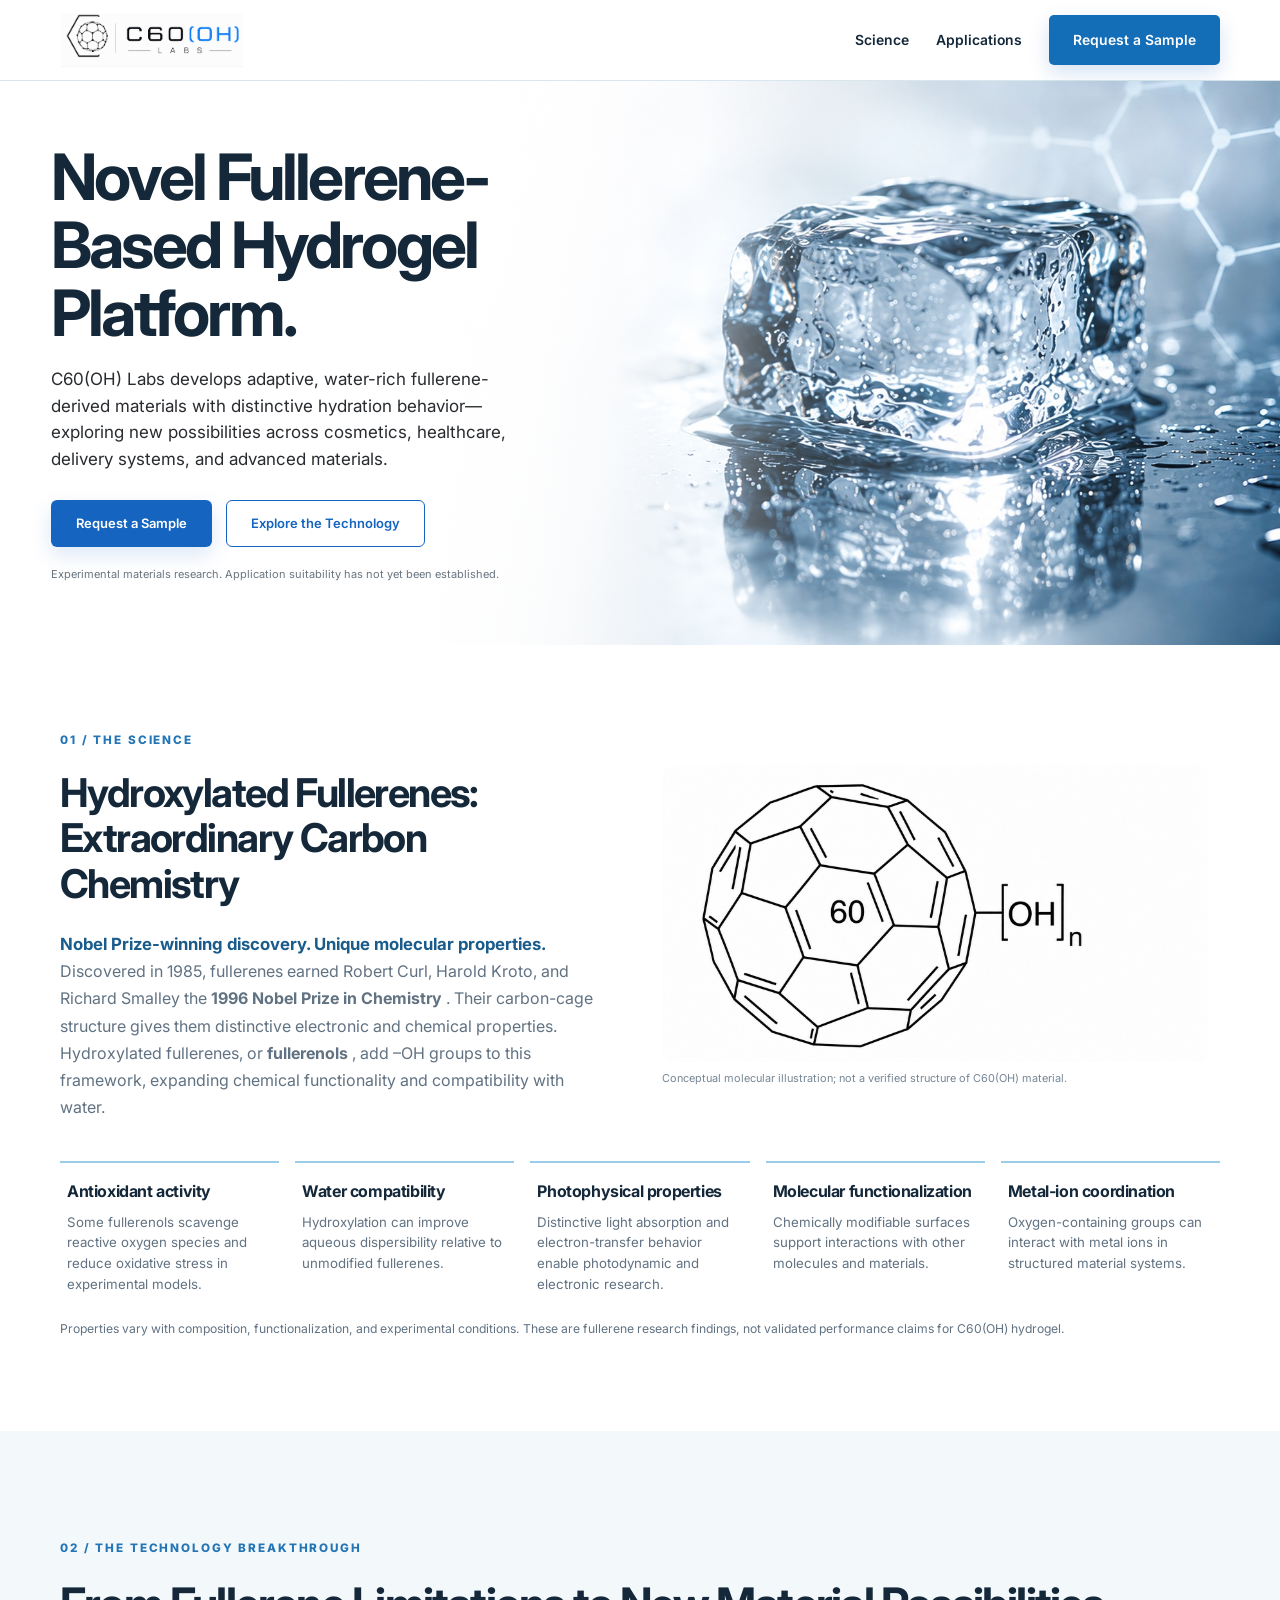
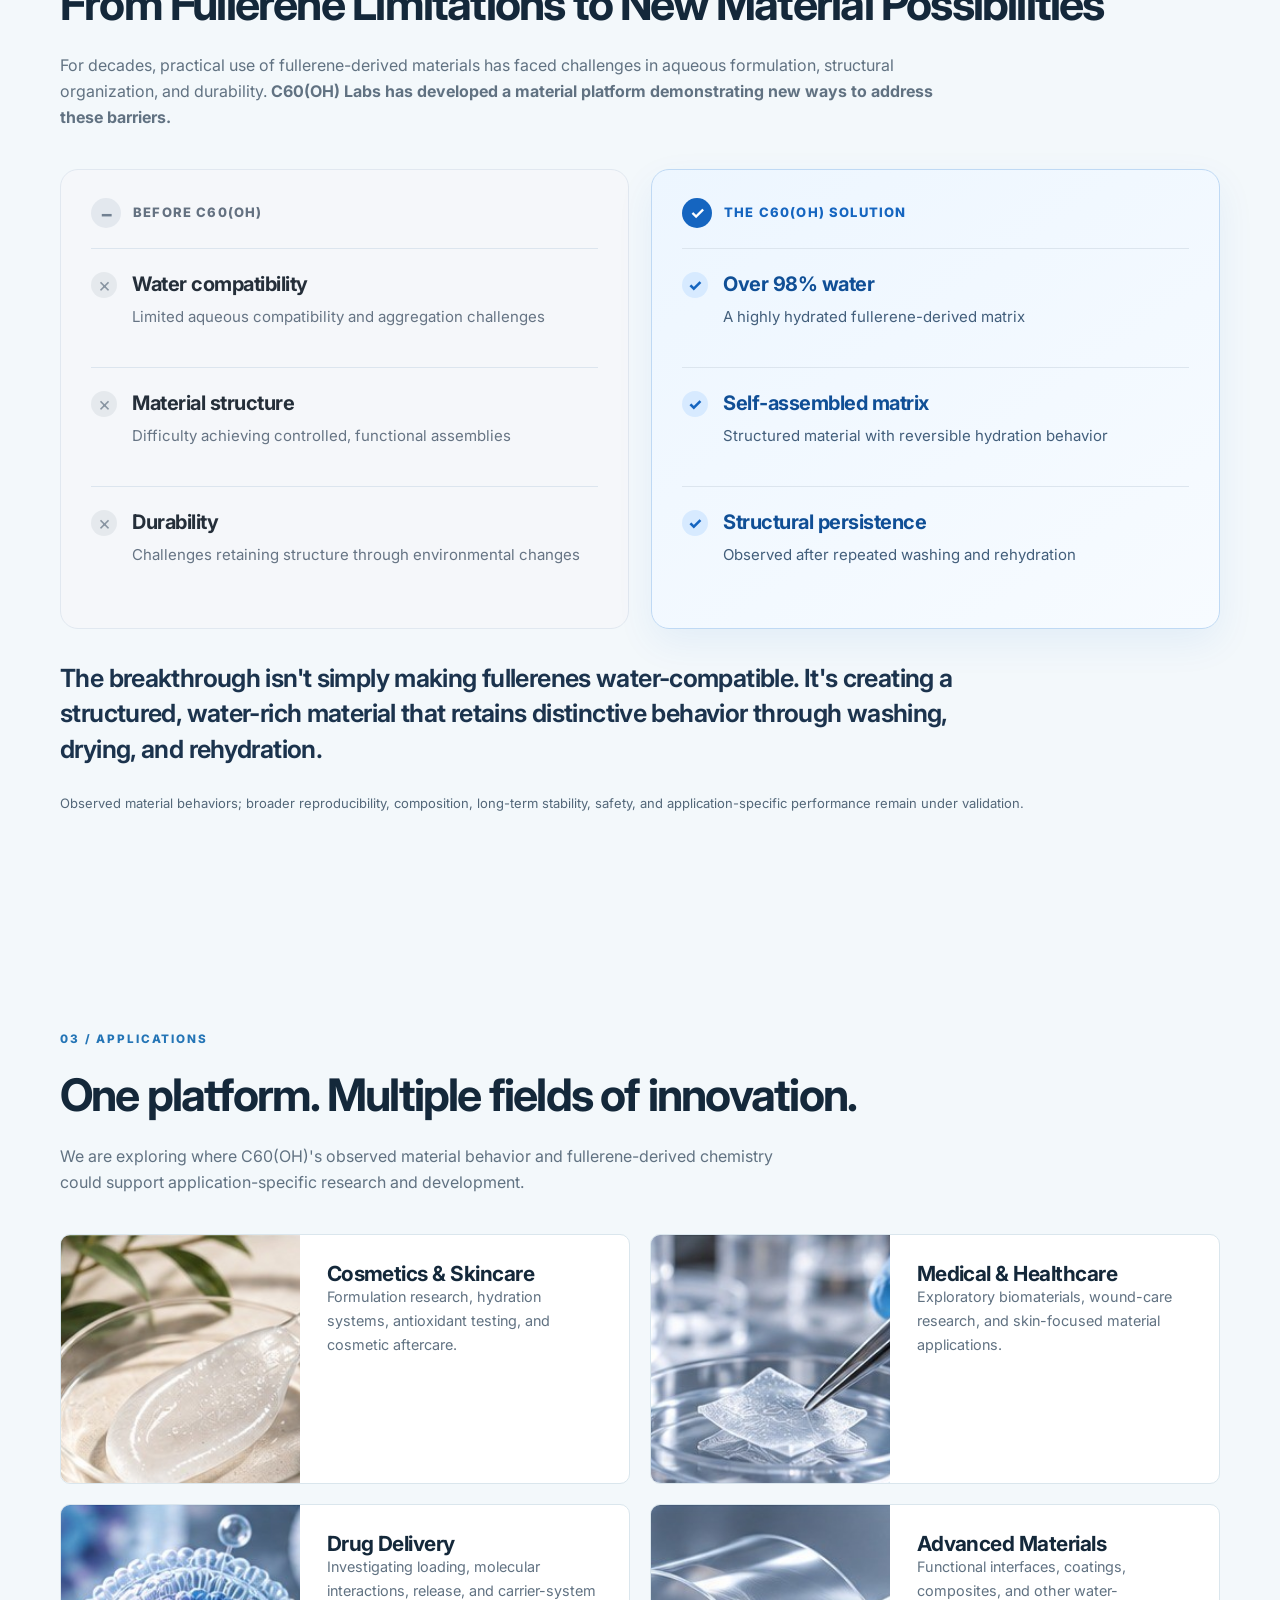
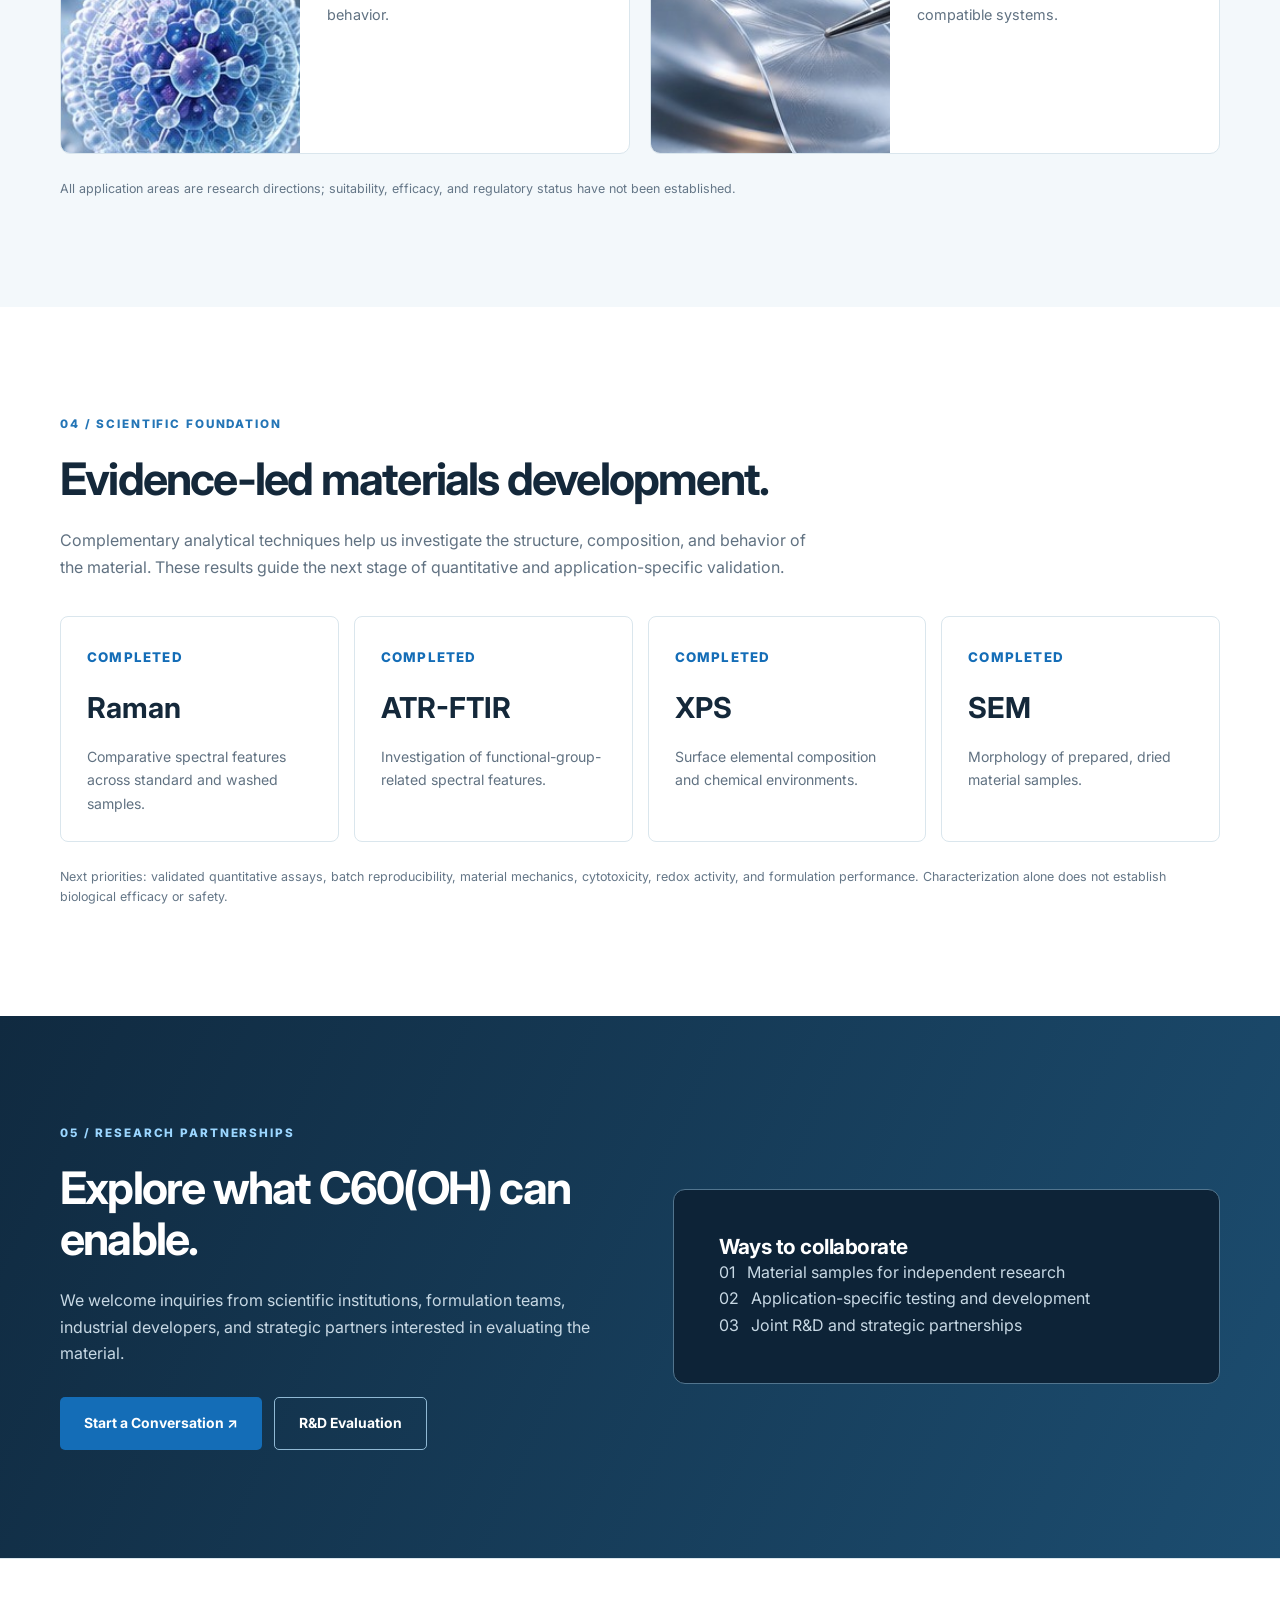
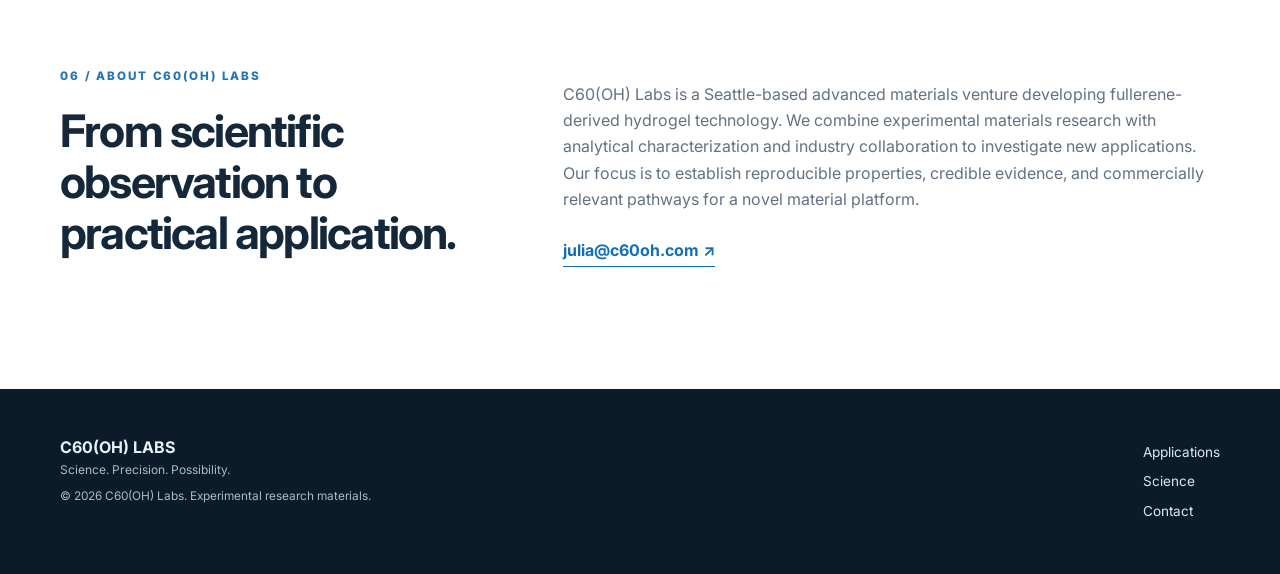
==== commit 2c82dfce: "Remove Technology link from footer" ====
--- a/index.html
+++ b/index.html
@@ -22,7 +22,7 @@
 </a>
 <button aria-controls="main-nav" aria-expanded="false" aria-label="Open navigation" class="menu-toggle"><span></span><span></span><span></span><span class="sr-only">Open navigation</span></button>
 <nav class="main-nav" id="main-nav">
-<a href="#science">
+<a href="science.html">
       Science
      </a>
 <a href="#applications">
@@ -478,13 +478,11 @@
      </p>
 </div>
 <div>
-<a href="#science">
-      Technology
-     </a>
+
 <a href="#applications">
       Applications
      </a>
-<a href="#evidence">
+<a href="science.html">
       Science
      </a>
 <a href="#partner">
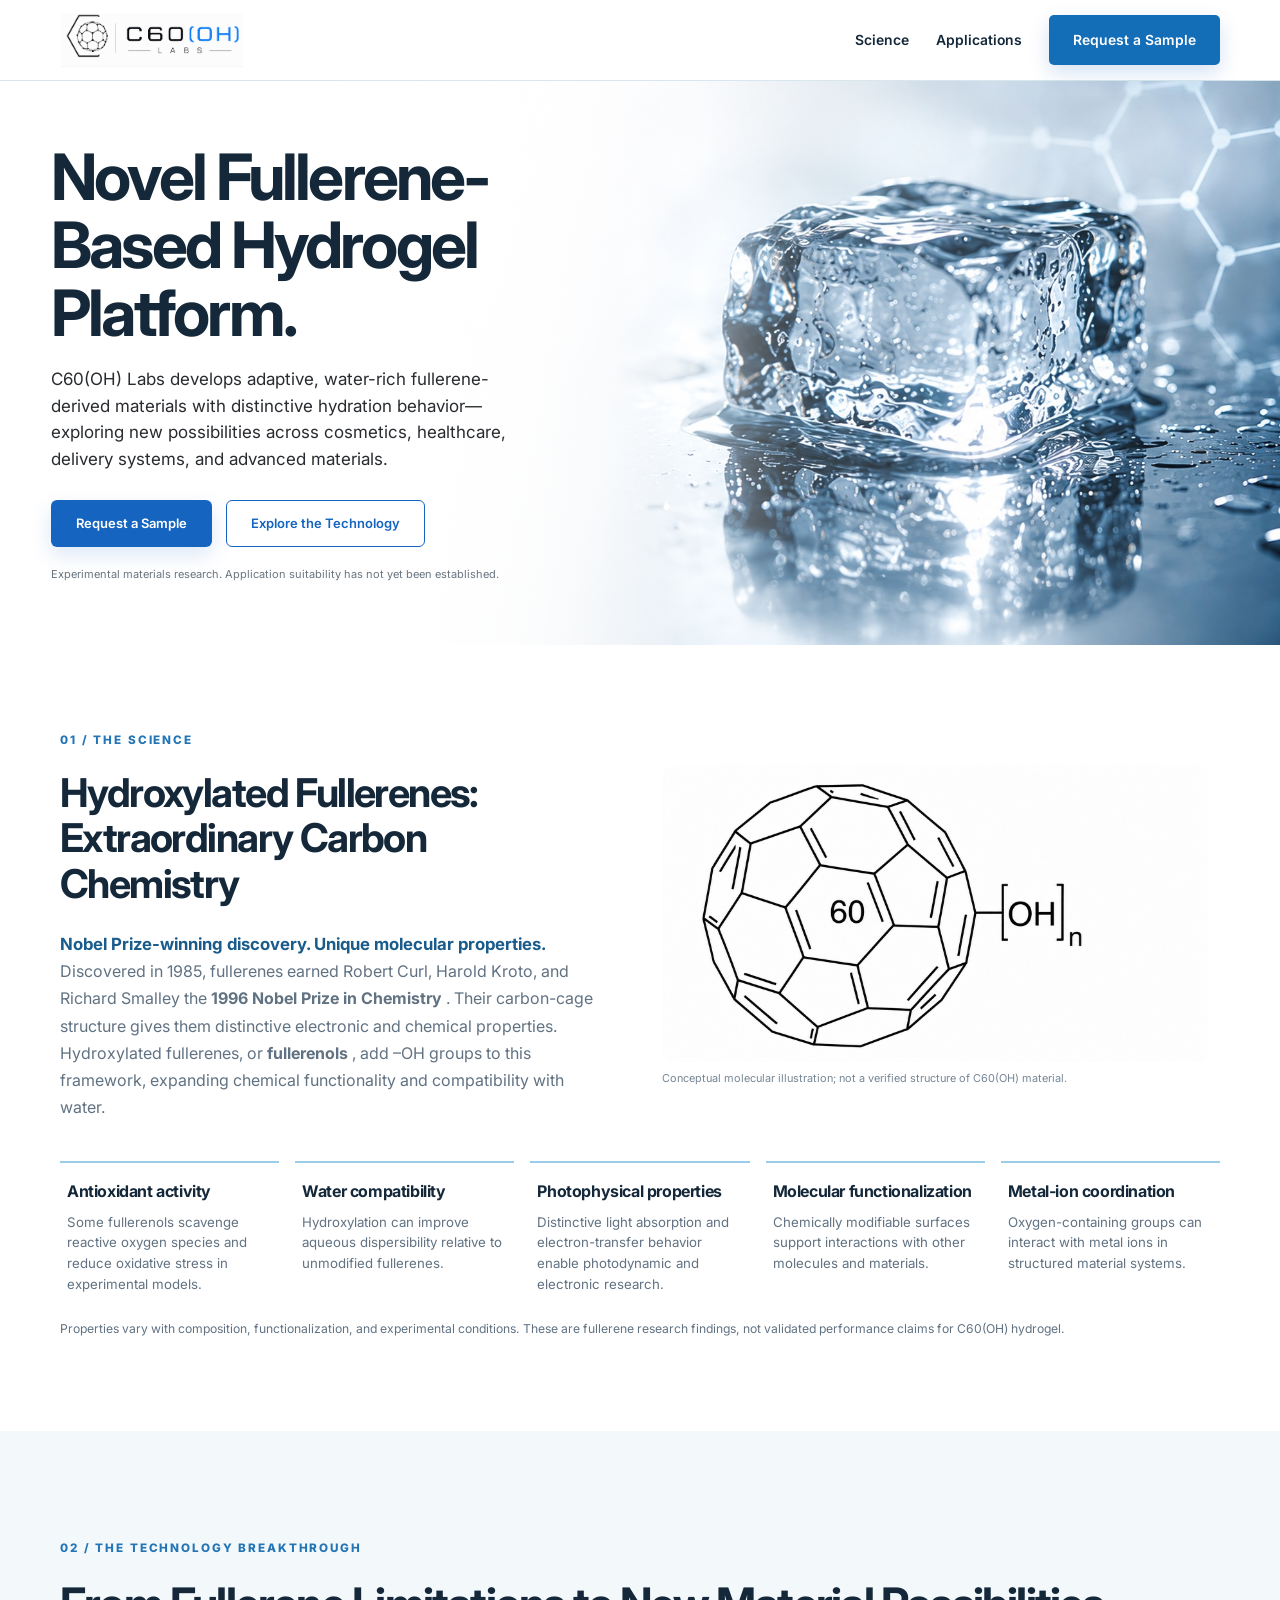
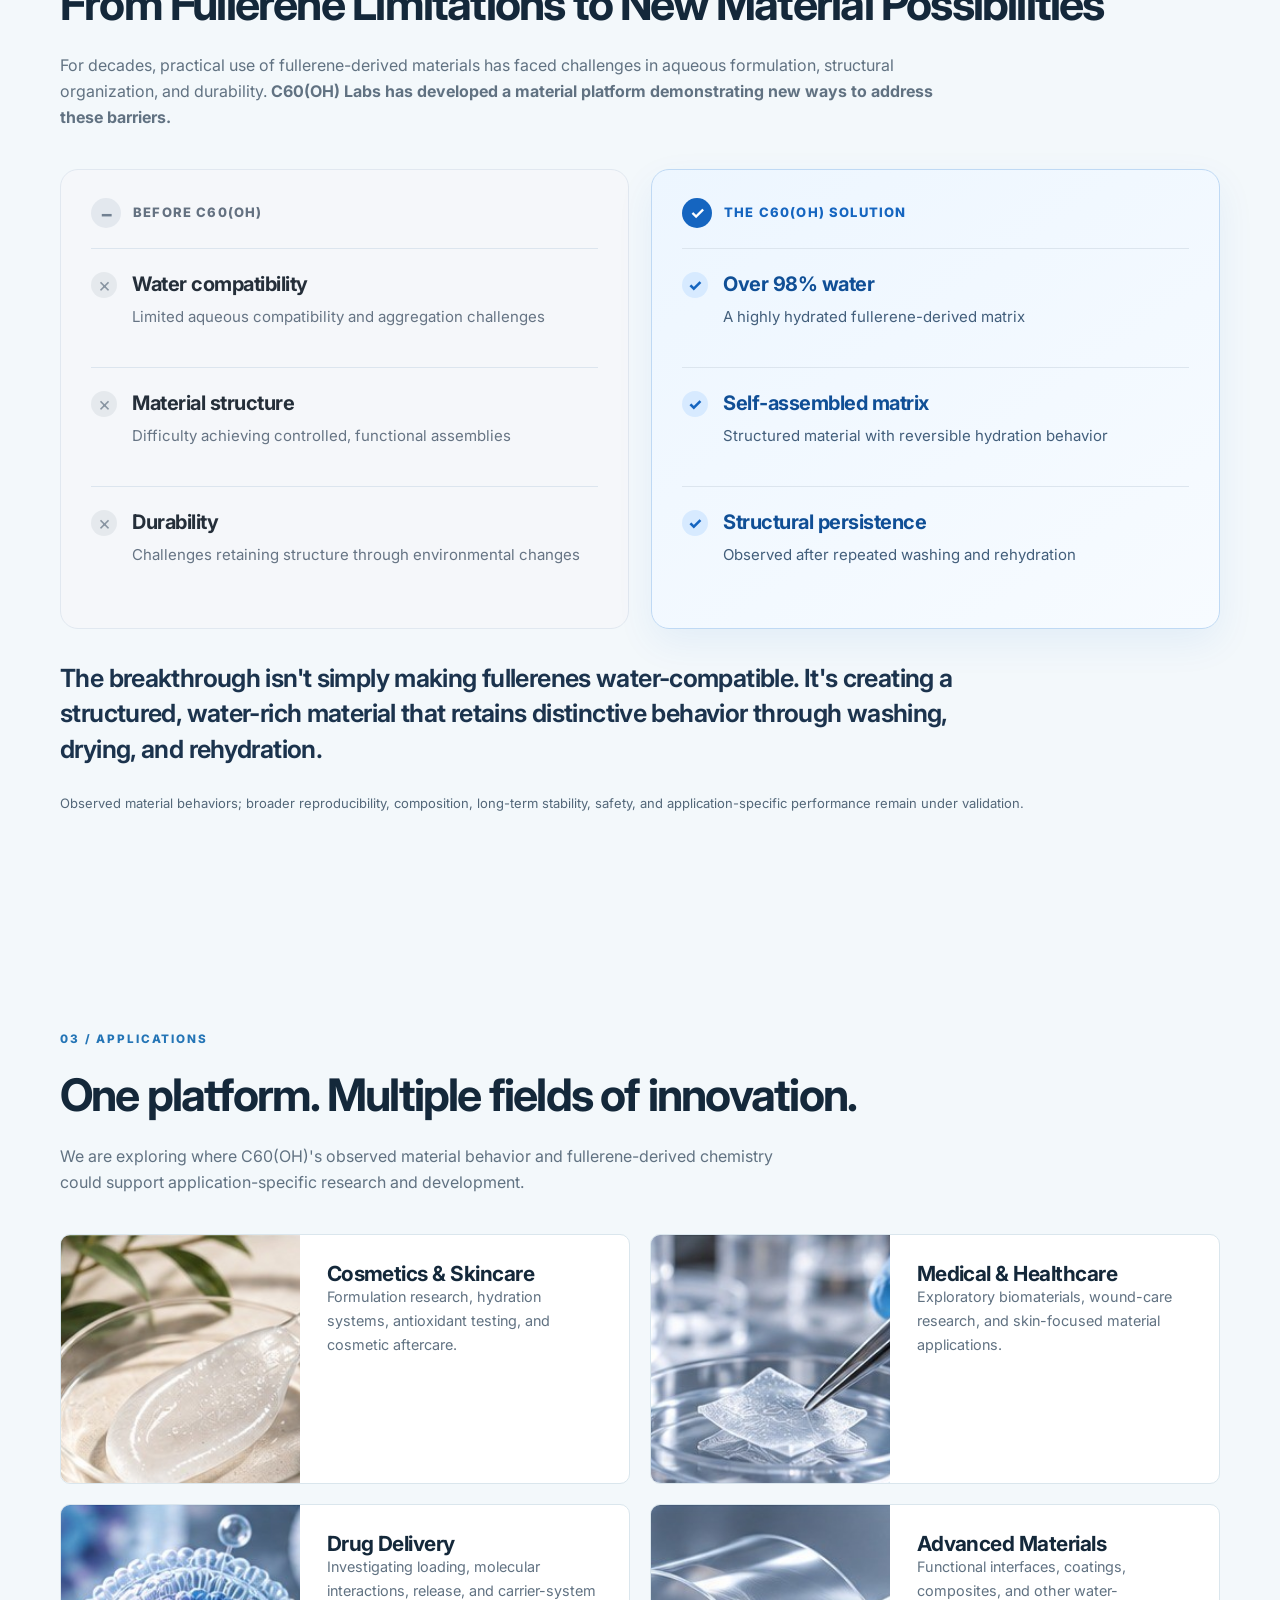
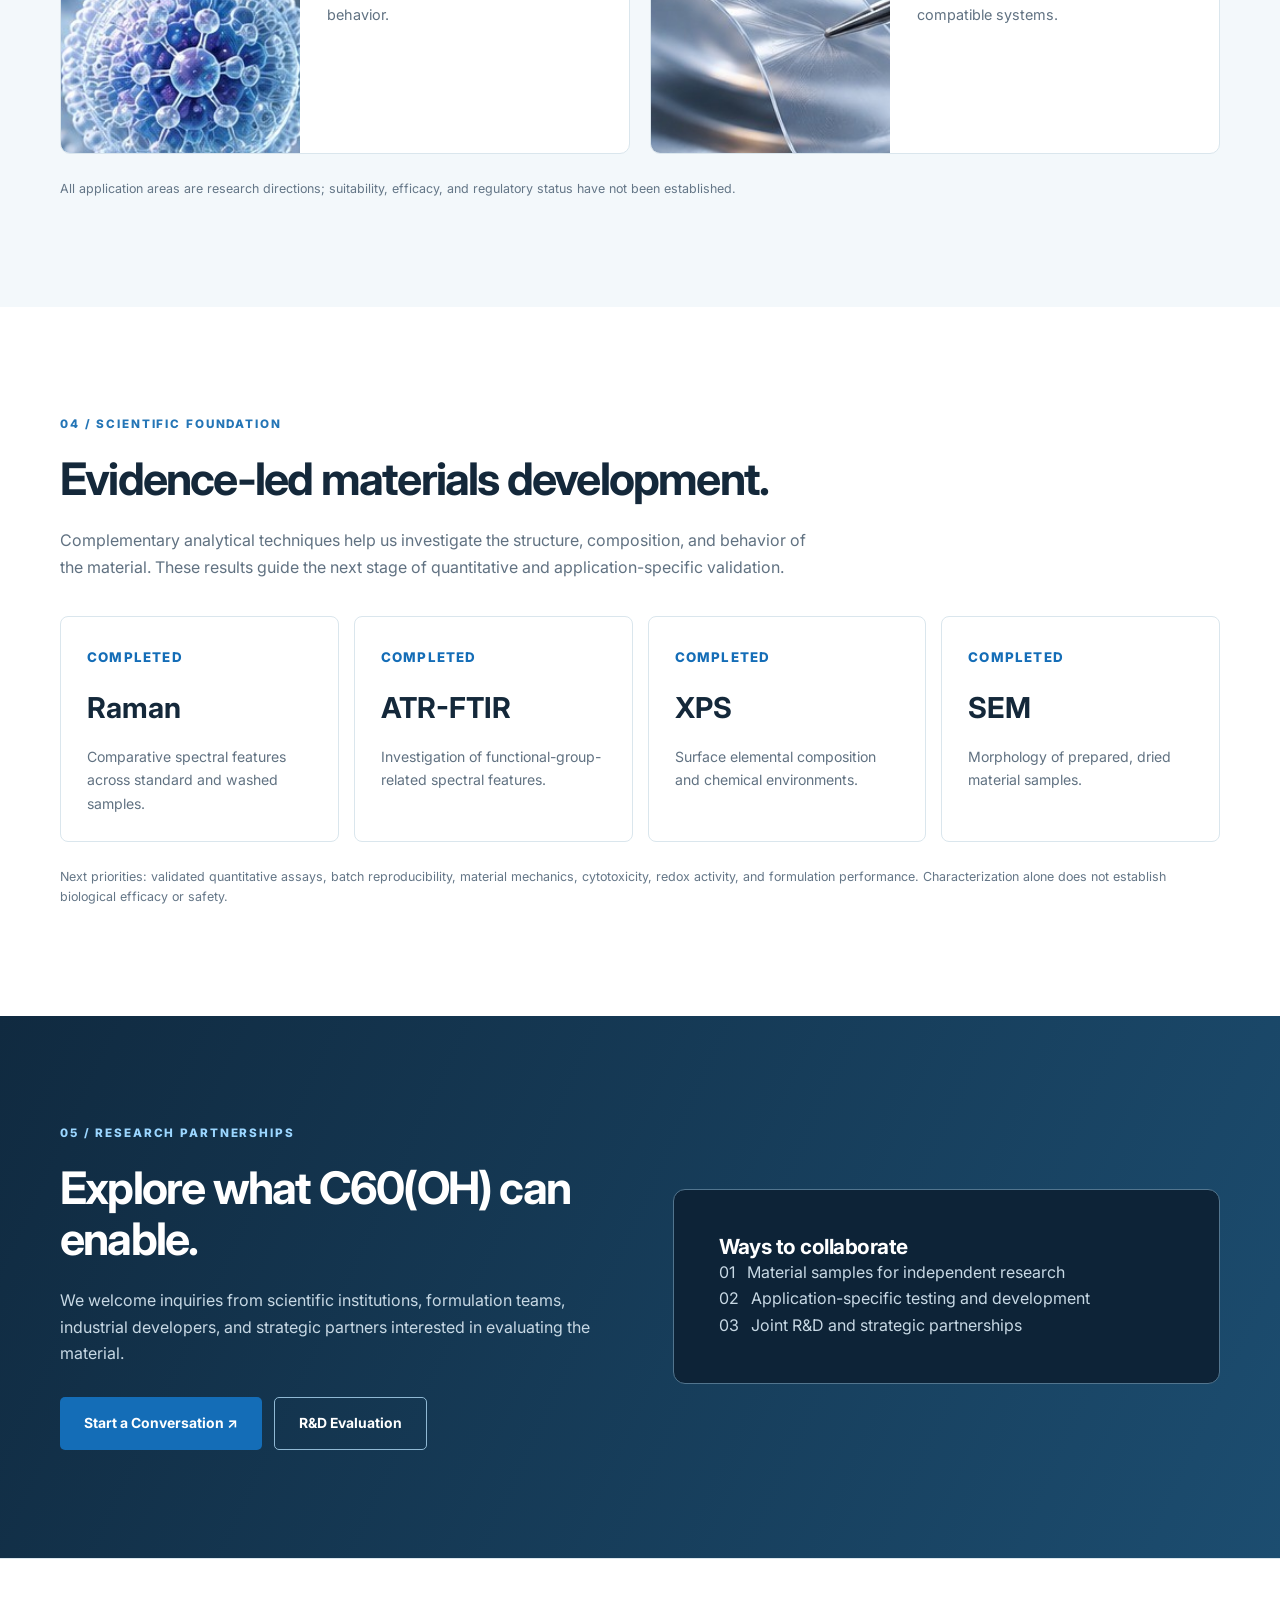
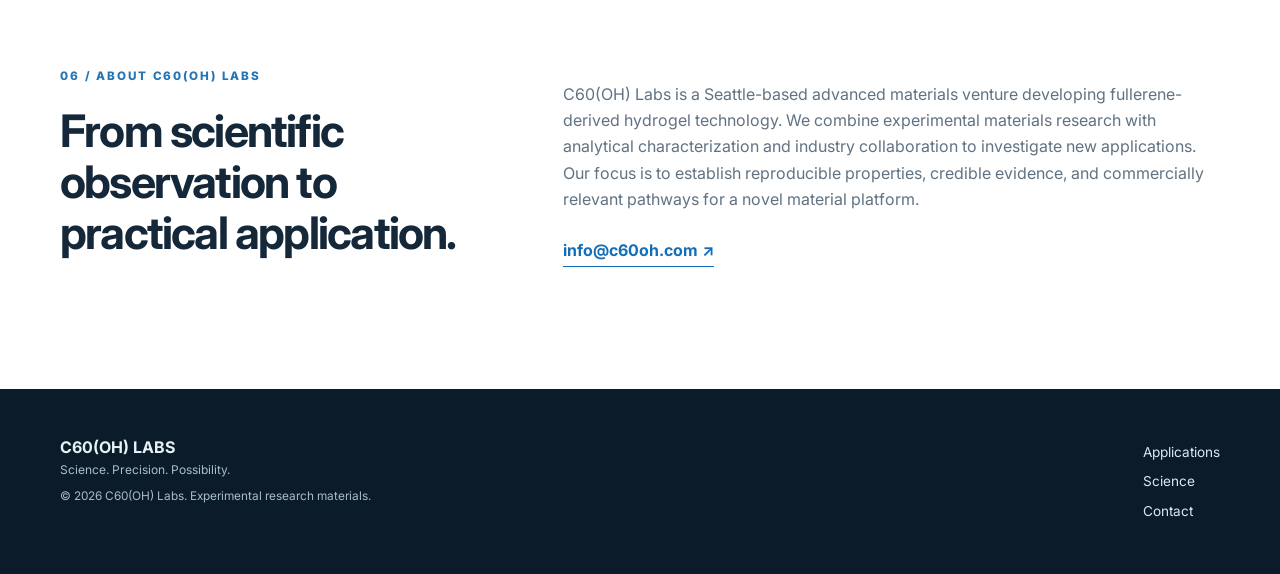
==== commit 9eec443f: "Use info@c60oh.com as website contact email" ====
--- a/index.html
+++ b/index.html
@@ -416,7 +416,7 @@
        We welcome inquiries from scientific institutions, formulation teams, industrial developers, and strategic partners interested in evaluating the material.
       </p>
 <div class="actions">
-<a class="btn btn-primary" href="mailto:julia@c60oh.com?subject=C60(OH)%20Research%20Collaboration">
+<a class="btn btn-primary" href="mailto:info@c60oh.com?subject=C60(OH)%20Research%20Collaboration">
         Start a Conversation ↗
        </a>
 <a class="btn btn-outline" href="evaluation.html#request">
@@ -457,8 +457,8 @@
 <p>
        Our focus is to establish reproducible properties, credible evidence, and commercially relevant pathways for a novel material platform.
       </p>
-<a class="text-link" href="mailto:julia@c60oh.com">
-       julia@c60oh.com ↗
+<a class="text-link" href="mailto:info@c60oh.com">
+       info@c60oh.com ↗
       </a>
 </div>
 </div>
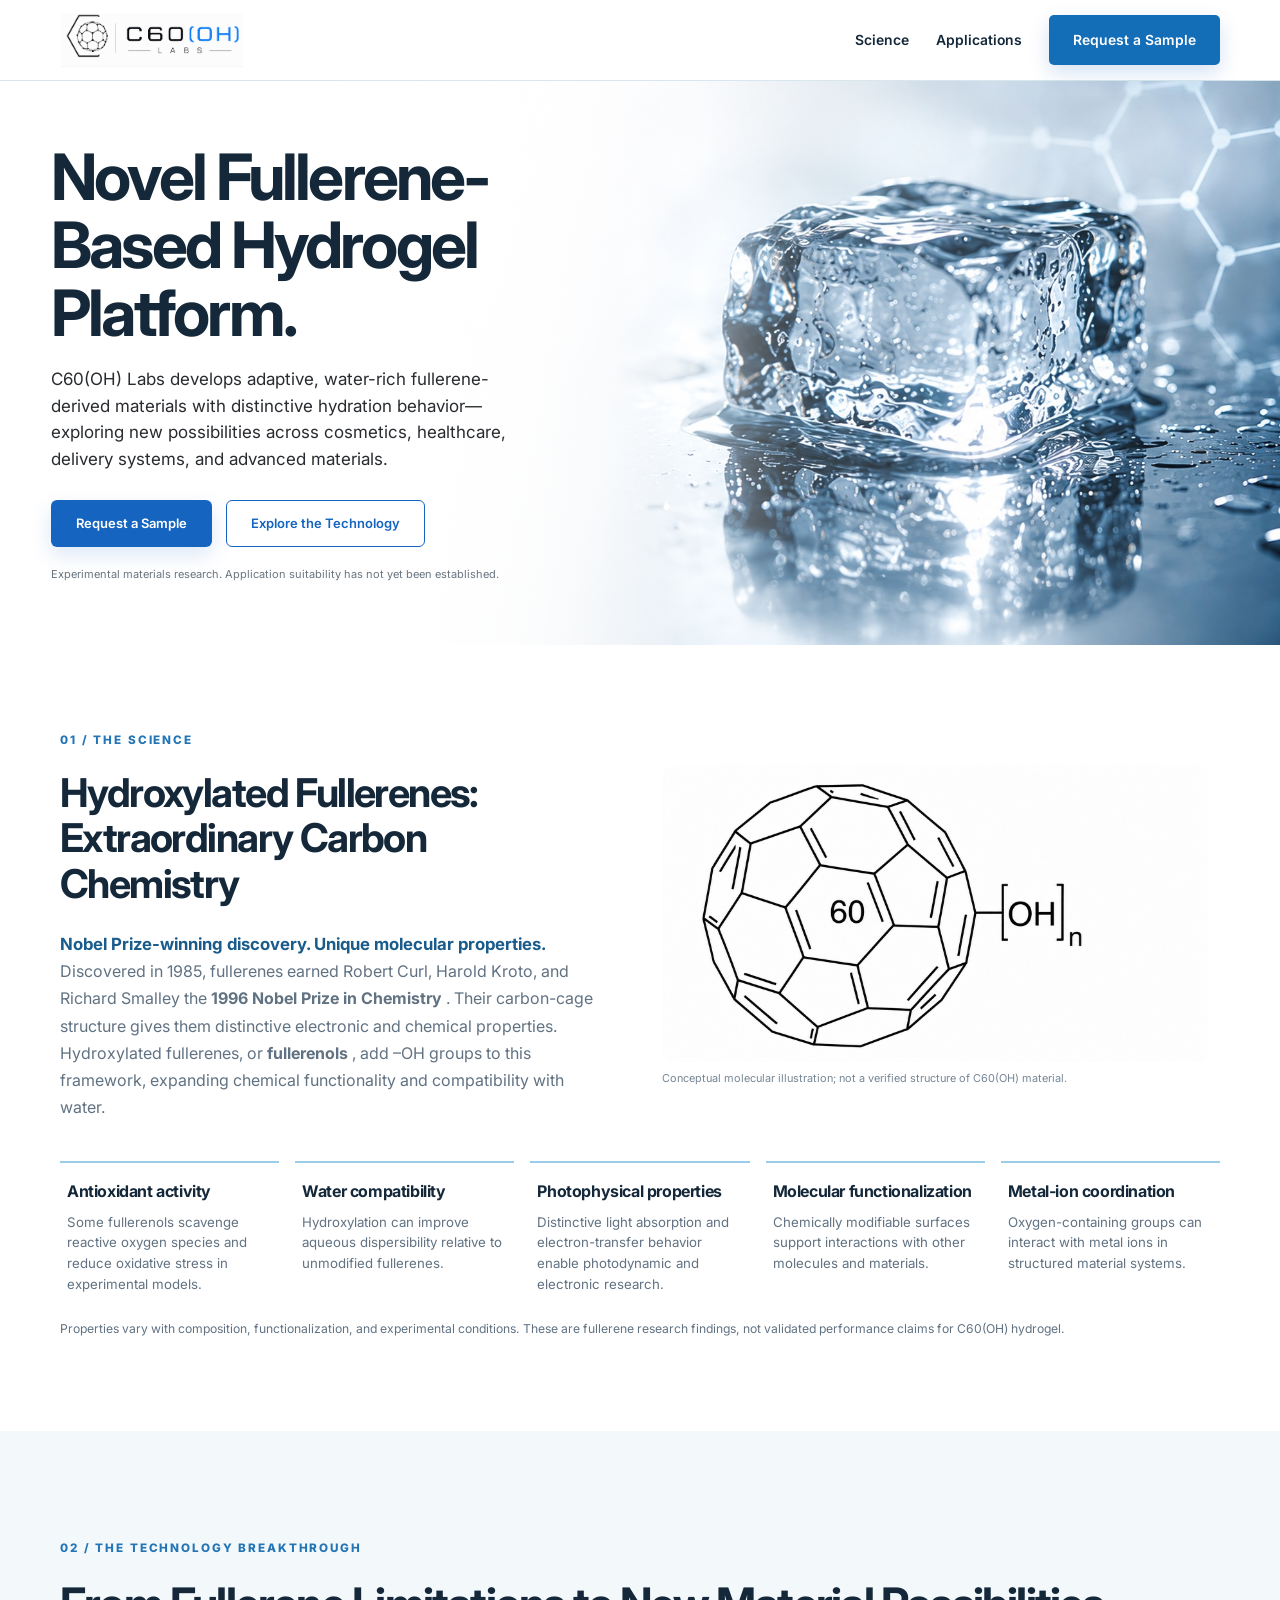
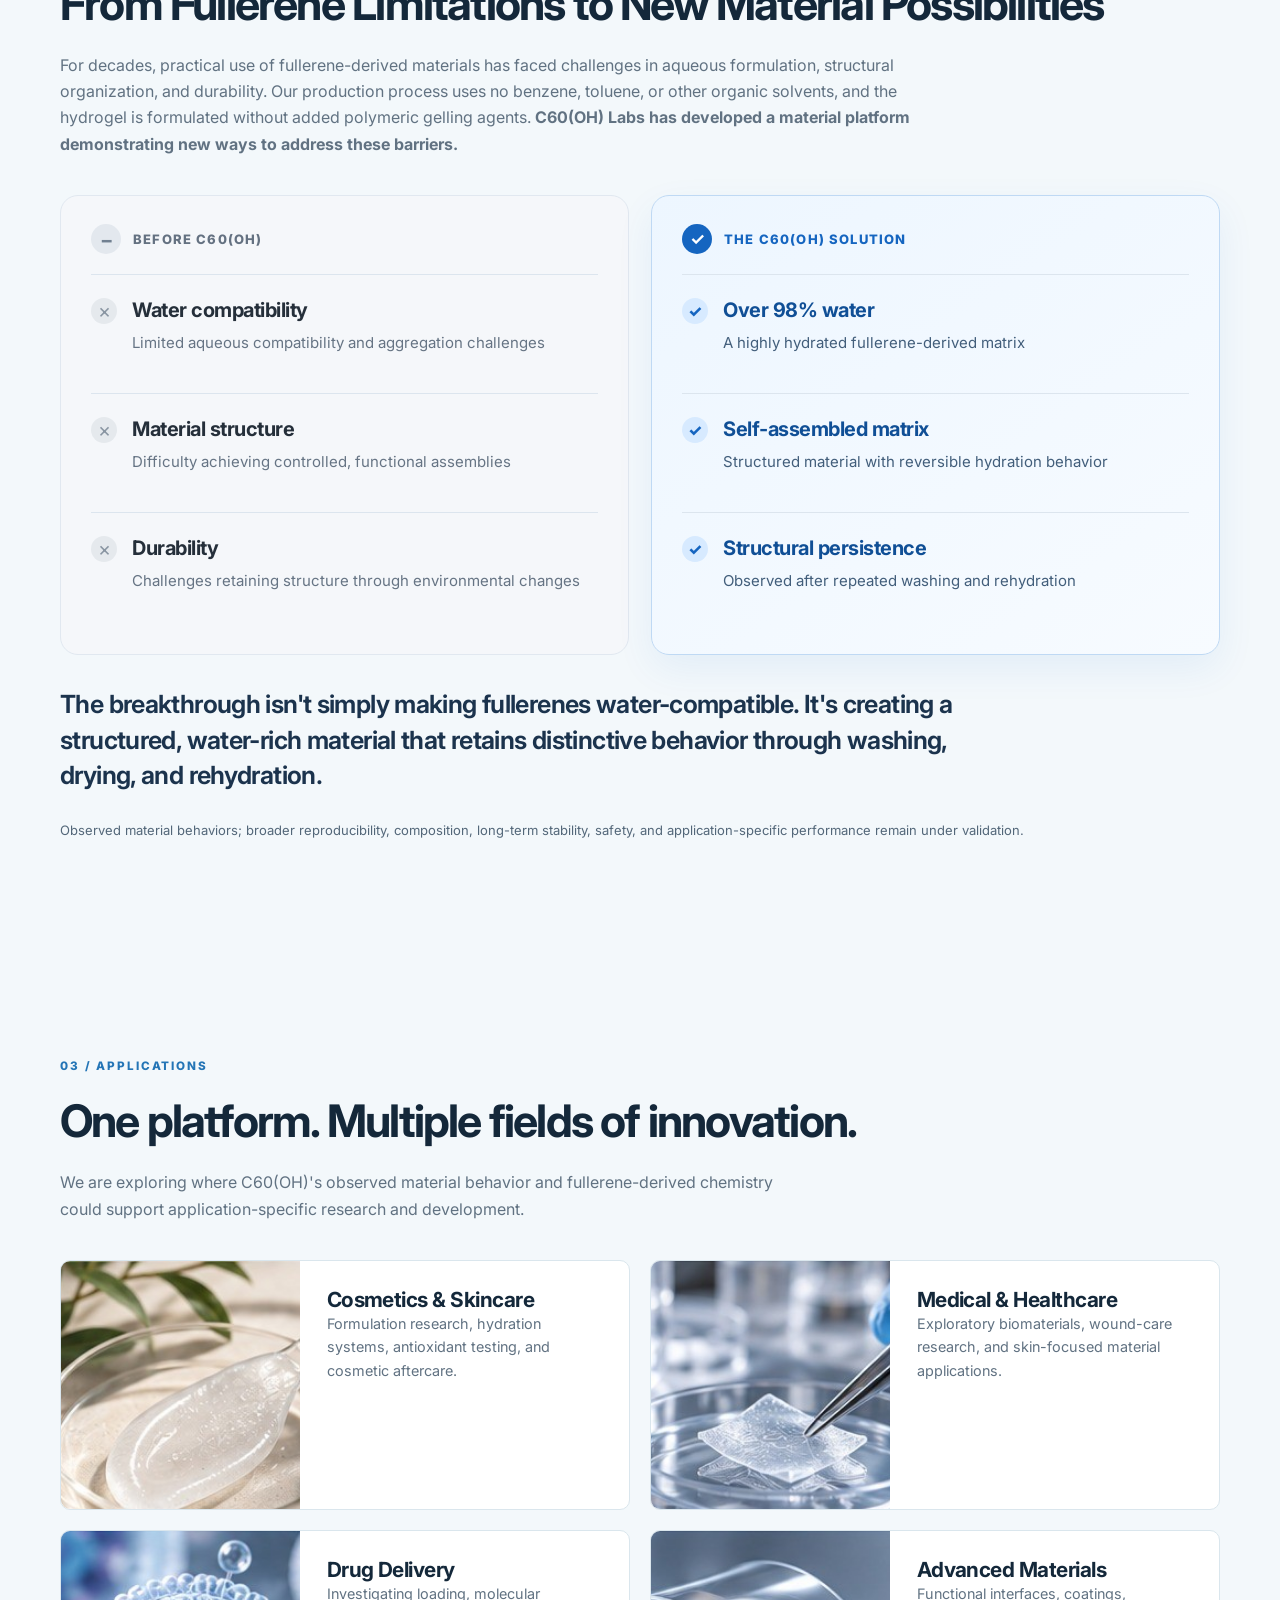
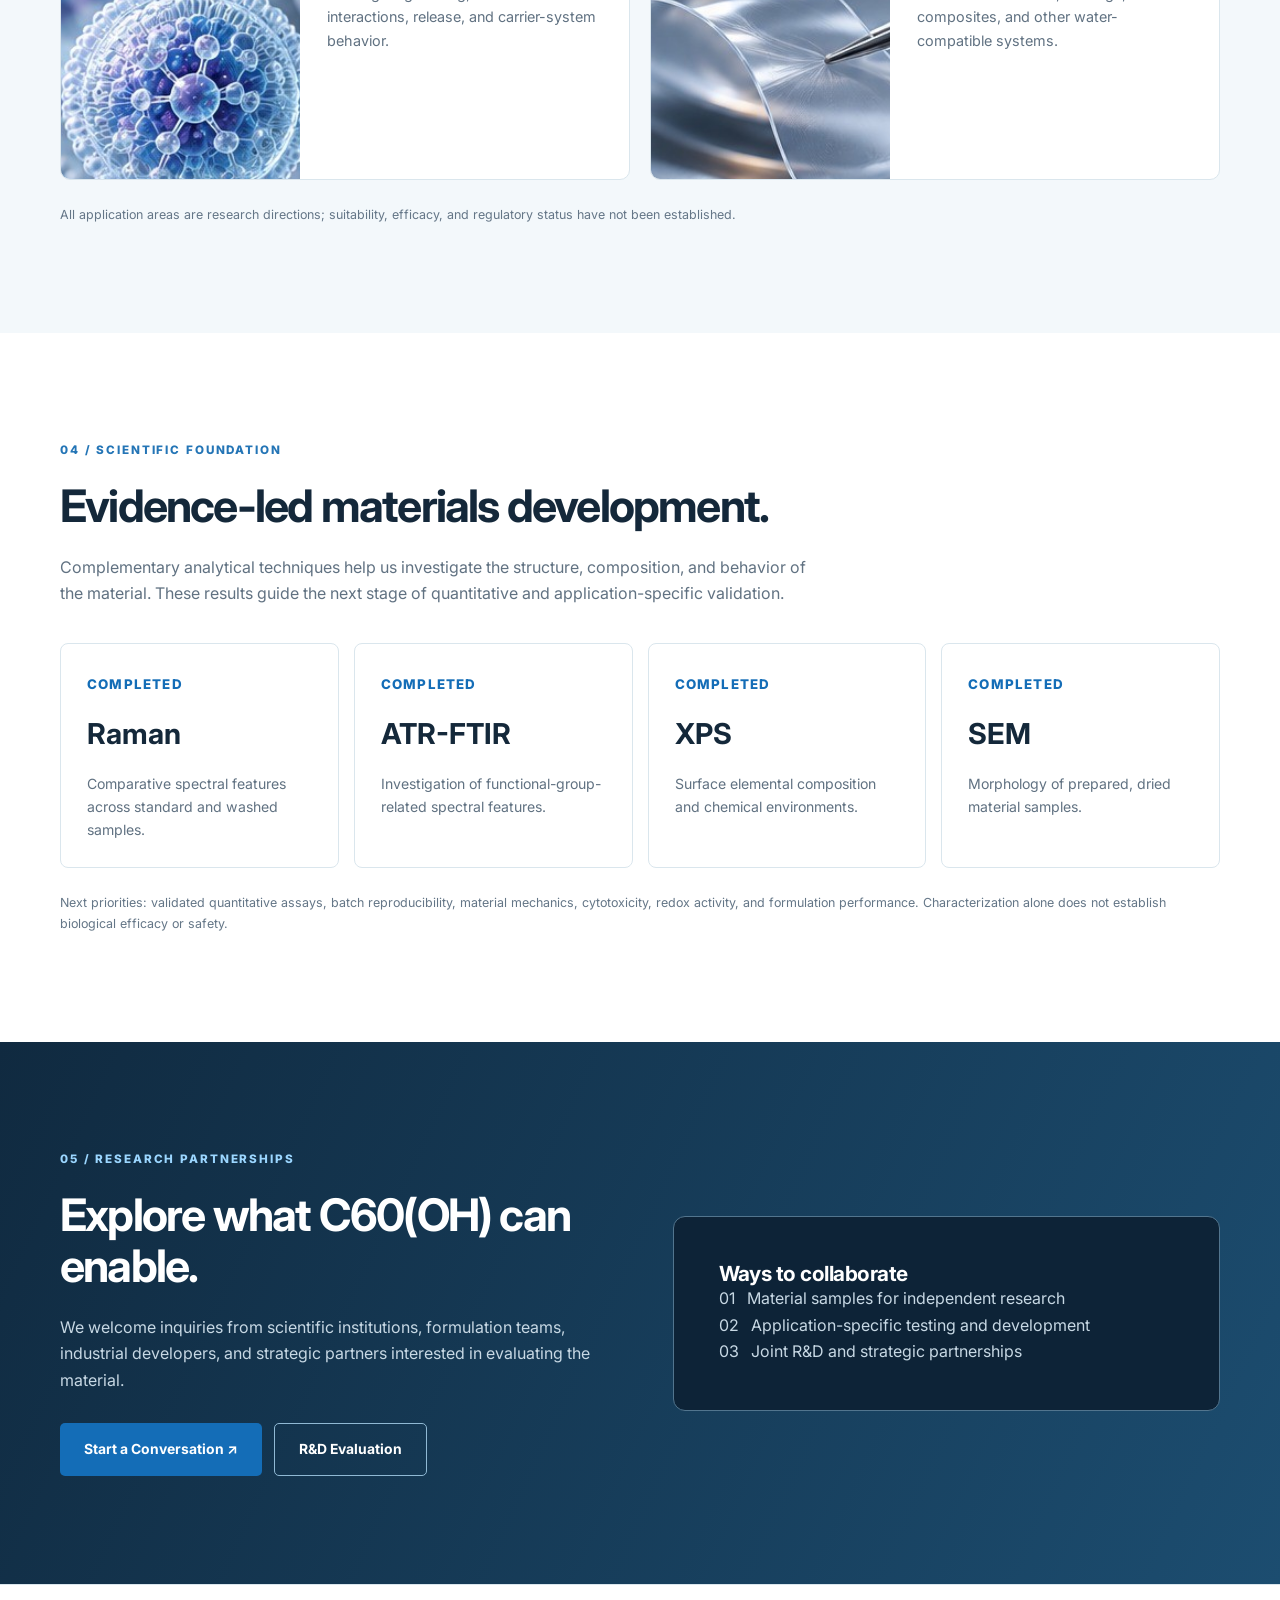
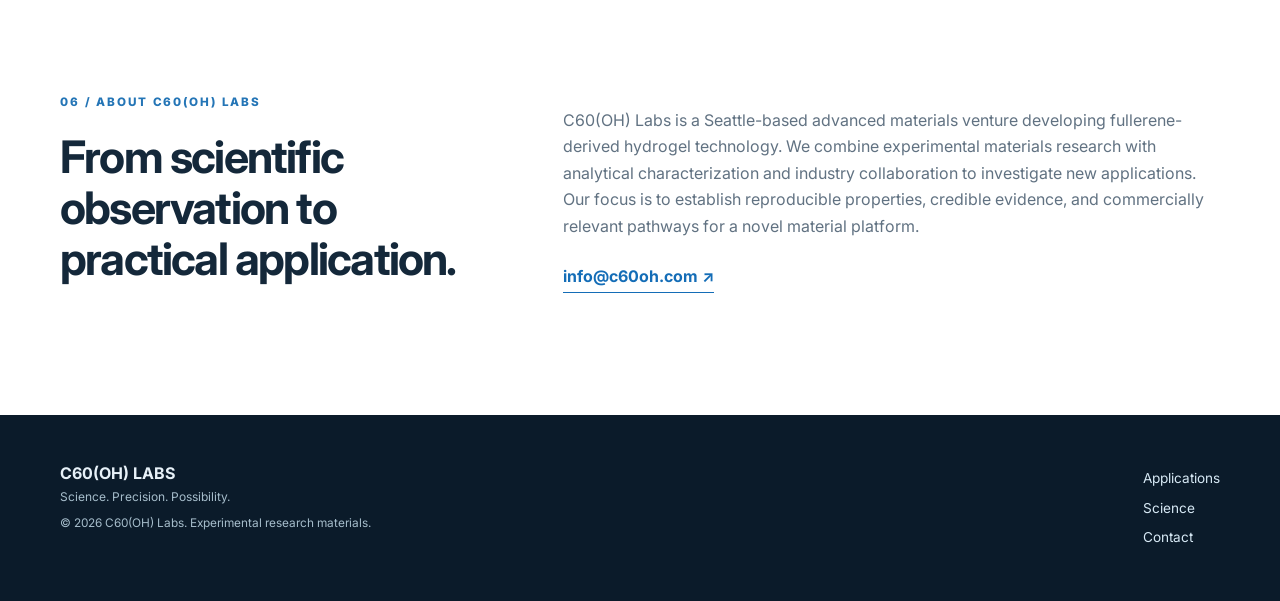
==== commit 0ea5d998: "Highlight solvent-free production and no added polymeric gelling agents" ====
--- a/index.html
+++ b/index.html
@@ -13,7 +13,7 @@
 
 <link href="https://fonts.googleapis.com/css2?family=Inter:wght@300;400;500;600;700;800&amp;display=swap" rel="stylesheet"/>
 
-<link href="style.css" rel="stylesheet"/><script defer src="script.js"></script><meta content="C60(OH) Labs | Novel Fullerene-Based Hydrogel Platform" property="og:title"/><meta content="Adaptive water-rich fullerene-derived materials for experimental research." property="og:description"/><meta content="website" property="og:type"/><meta content="https://c60oh.com/" property="og:url"/><meta content="#ffffff" name="theme-color"/><link href="assets/favicon.png" rel="icon"/></head>
+<link href="style.css" rel="stylesheet"/><script defer src="script.js"></script><meta content="C60(OH) Labs | Novel Fullerene-Based Hydrogel Platform" property="og:title"/><meta content="Water-rich fullerene-derived hydrogel research: no added polymeric gelling agents and no benzene, toluene or other organic solvents used in production." property="og:description"/><meta content="website" property="og:type"/><meta content="https://c60oh.com/" property="og:url"/><meta content="#ffffff" name="theme-color"/><link href="assets/favicon.png" rel="icon"/></head>
 <body class="homepage-v2">
 <header class="header">
 <div class="wrap nav">
@@ -158,7 +158,7 @@
       From Fullerene Limitations to New Material Possibilities
      </h2>
 <p class="intro">
-      For decades, practical use of fullerene-derived materials has faced challenges in aqueous formulation, structural organization, and durability.
+      For decades, practical use of fullerene-derived materials has faced challenges in aqueous formulation, structural organization, and durability. Our production process uses no benzene, toluene, or other organic solvents, and the hydrogel is formulated without added polymeric gelling agents.
       <strong>
        C60(OH) Labs has developed a material platform demonstrating new ways to address these barriers.
       </strong>
@@ -485,7 +485,7 @@
 <a href="science.html">
       Science
      </a>
-<a href="#partner">
+<a href="contact.html">
       Contact
      </a>
 </div>
